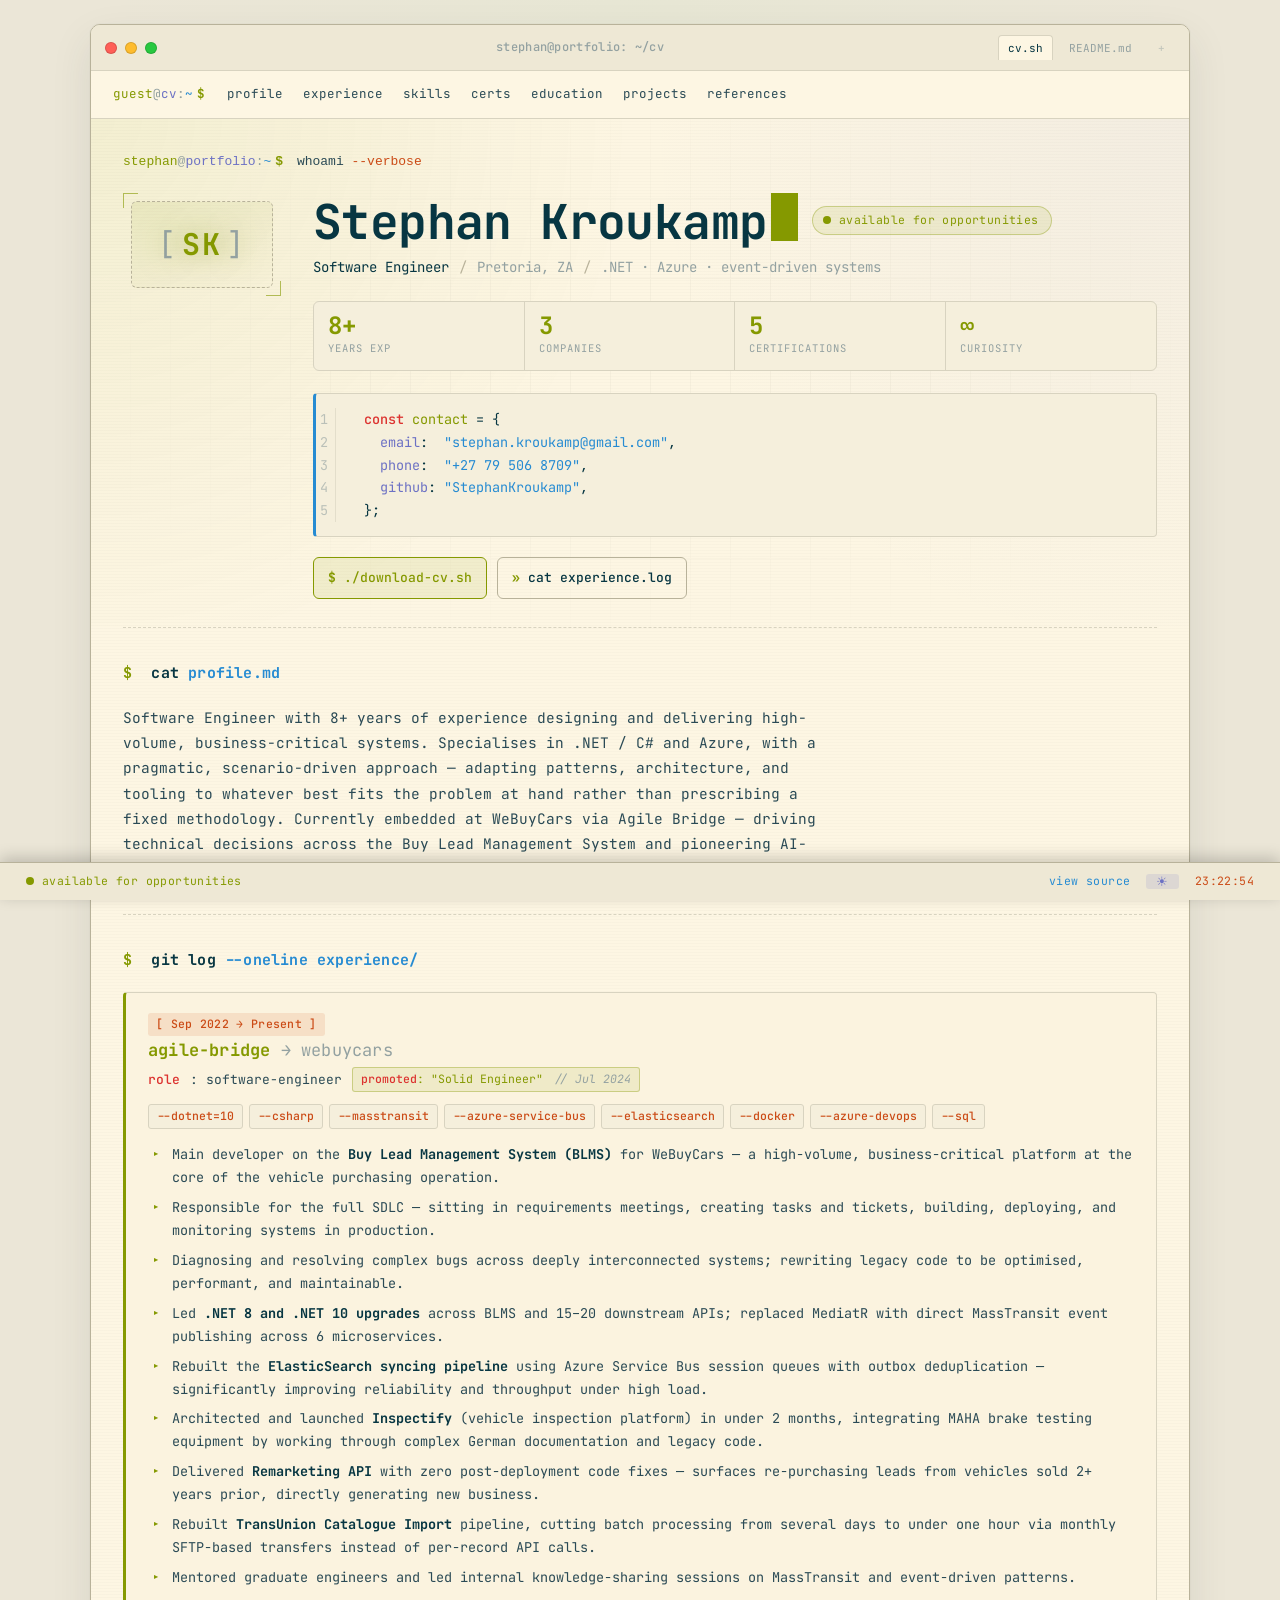
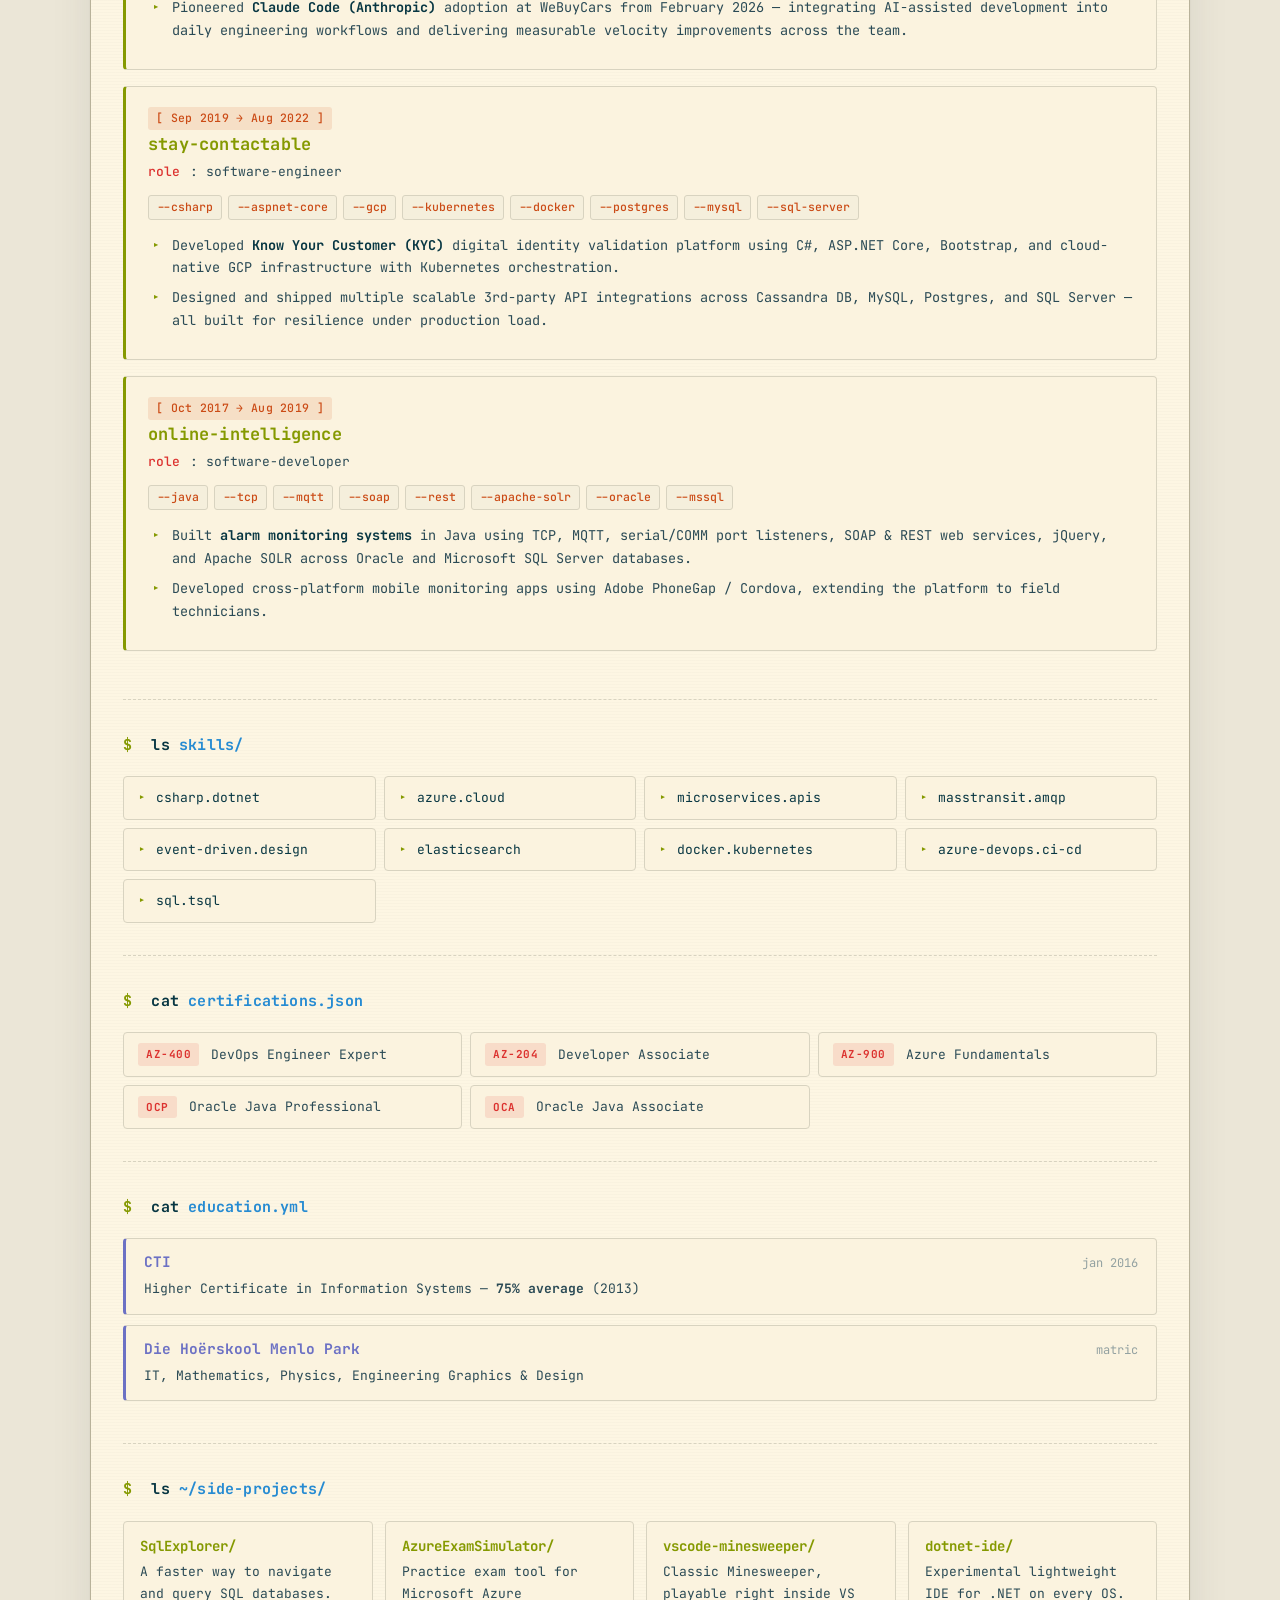
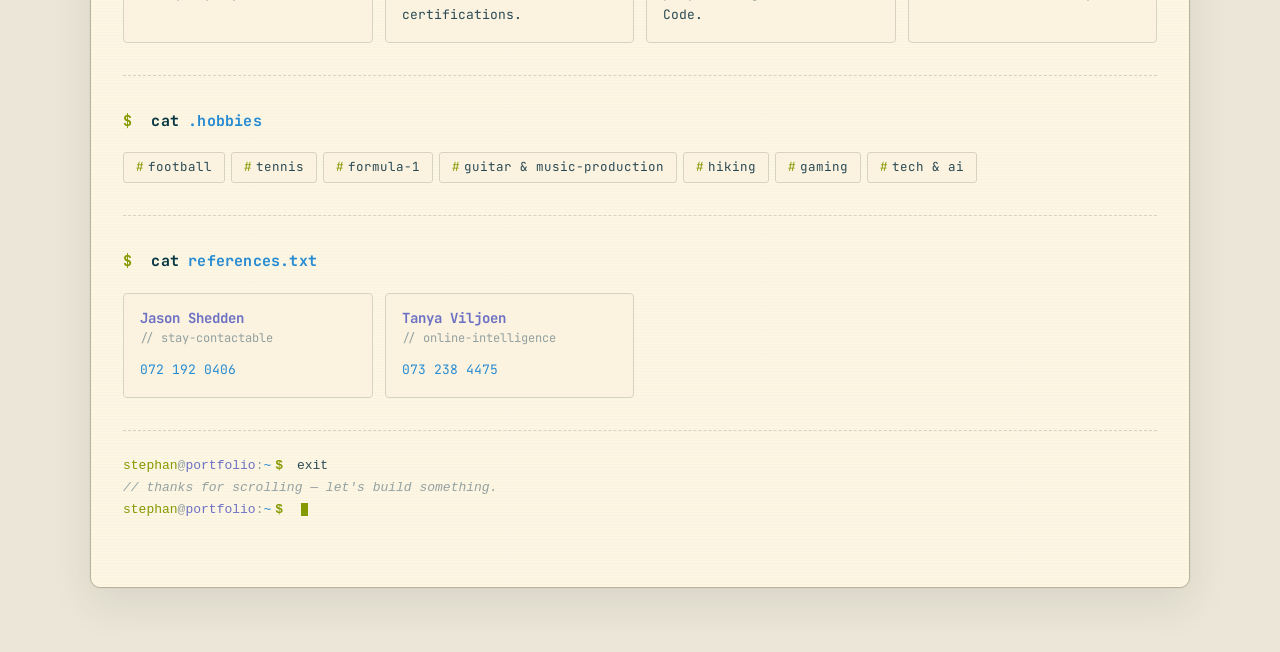
==== index.html @ 1bbcb6fc "Polish hero (status pill, stats strip, contact code block) and drop vim chrome from status bar" ====
<!doctype html>
<html lang="en" data-theme="dark">
<head>
  <meta charset="utf-8" />
  <meta name="viewport" content="width=device-width, initial-scale=1" />
  <title>~/stephan-kroukamp.cv — Software Engineer</title>
  <meta name="description" content="Stephan Kroukamp — Software Engineer with 8+ years building high-volume, business-critical .NET / C# / Azure systems. Currently at WeBuyCars via Agile Bridge." />
  <meta name="author" content="Stephan Kroukamp" />
  <meta property="og:title" content="Stephan Kroukamp — Software Engineer" />
  <meta property="og:description" content="8+ years of .NET / C# / Azure. Embedded at WeBuyCars via Agile Bridge." />
  <meta property="og:type" content="website" />
  <link rel="icon" type="image/svg+xml" href="assets/favicon.svg" />
  <link rel="preconnect" href="https://fonts.googleapis.com" />
  <link rel="preconnect" href="https://fonts.gstatic.com" crossorigin />
  <link rel="stylesheet" href="https://fonts.googleapis.com/css2?family=JetBrains+Mono:ital,wght@0,400;0,500;0,700;1,400&display=swap" />
  <link rel="stylesheet" href="assets/styles.css" />
</head>
<body>
  <a class="skip-link" href="#profile">Skip to content</a>

  <div class="terminal">

    <div class="titlebar">
      <div class="traffic">
        <span class="dot red" aria-hidden="true"></span>
        <span class="dot amber" aria-hidden="true"></span>
        <span class="dot green" aria-hidden="true"></span>
      </div>
      <div class="title">stephan@portfolio: ~/cv</div>
      <div class="tabs" aria-hidden="true">
        <span class="tab active">cv.sh</span>
        <span class="tab">README.md</span>
        <span class="tab muted">+</span>
      </div>
    </div>

    <nav class="topnav" aria-label="Section navigation">
      <div class="nav-inner">
        <span class="prompt-mini"><span class="user">guest</span><span class="at">@</span><span class="host">cv</span><span class="colon">:</span><span class="path">~</span><span class="sigil">$</span></span>
        <ul class="nav-links">
          <li><a href="#profile">profile</a></li>
          <li><a href="#experience">experience</a></li>
          <li><a href="#skills">skills</a></li>
          <li><a href="#certifications">certs</a></li>
          <li><a href="#education">education</a></li>
          <li><a href="#projects">projects</a></li>
          <li><a href="#references">references</a></li>
        </ul>
      </div>
    </nav>

    <header class="hero">
      <pre class="cmdline" aria-hidden="true"><span class="cmd-prompt"><span class="user">stephan</span><span class="at">@</span><span class="host">portfolio</span><span class="colon">:</span><span class="path">~</span><span class="sigil">$</span></span> whoami <span class="flag">--verbose</span></pre>

      <div class="hero-grid">
        <div class="avatar-wrap">
          <div class="avatar" aria-label="Stephan Kroukamp"><span class="brackets">[</span>SK<span class="brackets">]</span></div>
        </div>

        <div class="hero-text">
          <div class="hero-name-row">
            <h1>Stephan Kroukamp<span class="cursor" aria-hidden="true"></span></h1>
            <span class="status-pill">
              <span class="status-dot" aria-hidden="true"></span>
              available for opportunities
            </span>
          </div>

          <p class="hero-title">
            Software Engineer
            <span class="hero-sep" aria-hidden="true">/</span>
            <span class="muted">Pretoria, ZA</span>
            <span class="hero-sep" aria-hidden="true">/</span>
            <span class="muted">.NET · Azure · event-driven systems</span>
          </p>

          <ul class="stats" aria-label="Quick stats">
            <li><span class="stat-num">8+</span><span class="stat-label">years exp</span></li>
            <li><span class="stat-num">3</span><span class="stat-label">companies</span></li>
            <li><span class="stat-num">5</span><span class="stat-label">certifications</span></li>
            <li><span class="stat-num">∞</span><span class="stat-label">curiosity</span></li>
          </ul>

          <pre class="code-block contact-block" aria-label="Contact"><span class="ln">1</span>  <span class="kw">const</span> <span class="fn">contact</span> = {
<span class="ln">2</span>    <span class="prop">email</span>:  <a class="str-link" href="mailto:stephan.kroukamp@gmail.com">"stephan.kroukamp@gmail.com"</a>,
<span class="ln">3</span>    <span class="prop">phone</span>:  <a class="str-link" href="tel:+27795068709">"+27 79 506 8709"</a>,
<span class="ln">4</span>    <span class="prop">github</span>: <a class="str-link" href="https://github.com/StephanKroukamp" target="_blank" rel="noopener">"StephanKroukamp"</a>,
<span class="ln">5</span>  };</pre>

          <div class="hero-actions">
            <a class="btn btn-primary" href="Stephan_Kroukamp_CV.pdf" download>
              <span class="sigil">$</span> ./download-cv.sh
            </a>
            <a class="btn btn-ghost" href="#experience">
              <span class="sigil">»</span> cat experience.log
            </a>
          </div>
        </div>
      </div>
    </header>

    <main>

      <section id="profile" class="section">
        <h2><span class="sigil">$</span> cat <span class="filename">profile.md</span></h2>
        <p class="lead">
          Software Engineer with 8+ years of experience designing and delivering high-volume, business-critical
          systems. Specialises in .NET / C# and Azure, with a pragmatic, scenario-driven approach — adapting
          patterns, architecture, and tooling to whatever best fits the problem at hand rather than prescribing a
          fixed methodology. Currently embedded at WeBuyCars via Agile Bridge — driving technical decisions
          across the Buy Lead Management System and pioneering AI-assisted development workflows using
          Claude Code since February 2026.
        </p>
      </section>

      <section id="experience" class="section">
        <h2><span class="sigil">$</span> git log <span class="filename">--oneline experience/</span></h2>

        <article class="role">
          <header class="role-head">
            <div class="role-meta">
              <span class="commit">[ Sep 2022 → Present ]</span>
              <h3>agile-bridge <span class="muted">→ webuycars</span></h3>
              <p class="role-title">
                <span class="kw">role</span>: software-engineer
                <span class="badge"><span class="kw">promoted</span>: "Solid Engineer" <span class="comment">// Jul 2024</span></span>
              </p>
            </div>
          </header>
          <ul class="tag-row" aria-label="Tech stack">
            <li>--dotnet=10</li><li>--csharp</li><li>--masstransit</li>
            <li>--azure-service-bus</li><li>--elasticsearch</li><li>--docker</li><li>--azure-devops</li><li>--sql</li>
          </ul>
          <ul class="bullets">
            <li>Main developer on the <strong>Buy Lead Management System (BLMS)</strong> for WeBuyCars — a high-volume, business-critical platform at the core of the vehicle purchasing operation.</li>
            <li>Responsible for the full SDLC — sitting in requirements meetings, creating tasks and tickets, building, deploying, and monitoring systems in production.</li>
            <li>Diagnosing and resolving complex bugs across deeply interconnected systems; rewriting legacy code to be optimised, performant, and maintainable.</li>
            <li>Led <strong>.NET 8 and .NET 10 upgrades</strong> across BLMS and 15–20 downstream APIs; replaced MediatR with direct MassTransit event publishing across 6 microservices.</li>
            <li>Rebuilt the <strong>ElasticSearch syncing pipeline</strong> using Azure Service Bus session queues with outbox deduplication — significantly improving reliability and throughput under high load.</li>
            <li>Architected and launched <strong>Inspectify</strong> (vehicle inspection platform) in under 2 months, integrating MAHA brake testing equipment by working through complex German documentation and legacy code.</li>
            <li>Delivered <strong>Remarketing API</strong> with zero post-deployment code fixes — surfaces re-purchasing leads from vehicles sold 2+ years prior, directly generating new business.</li>
            <li>Rebuilt <strong>TransUnion Catalogue Import</strong> pipeline, cutting batch processing from several days to under one hour via monthly SFTP-based transfers instead of per-record API calls.</li>
            <li>Mentored graduate engineers and led internal knowledge-sharing sessions on MassTransit and event-driven patterns.</li>
            <li>Pioneered <strong>Claude Code (Anthropic)</strong> adoption at WeBuyCars from February 2026 — integrating AI-assisted development into daily engineering workflows and delivering measurable velocity improvements across the team.</li>
          </ul>
        </article>

        <article class="role">
          <header class="role-head">
            <div class="role-meta">
              <span class="commit">[ Sep 2019 → Aug 2022 ]</span>
              <h3>stay-contactable</h3>
              <p class="role-title"><span class="kw">role</span>: software-engineer</p>
            </div>
          </header>
          <ul class="tag-row" aria-label="Tech stack">
            <li>--csharp</li><li>--aspnet-core</li><li>--gcp</li><li>--kubernetes</li><li>--docker</li>
            <li>--postgres</li><li>--mysql</li><li>--sql-server</li>
          </ul>
          <ul class="bullets">
            <li>Developed <strong>Know Your Customer (KYC)</strong> digital identity validation platform using C#, ASP.NET Core, Bootstrap, and cloud-native GCP infrastructure with Kubernetes orchestration.</li>
            <li>Designed and shipped multiple scalable 3rd-party API integrations across Cassandra DB, MySQL, Postgres, and SQL Server — all built for resilience under production load.</li>
          </ul>
        </article>

        <article class="role">
          <header class="role-head">
            <div class="role-meta">
              <span class="commit">[ Oct 2017 → Aug 2019 ]</span>
              <h3>online-intelligence</h3>
              <p class="role-title"><span class="kw">role</span>: software-developer</p>
            </div>
          </header>
          <ul class="tag-row" aria-label="Tech stack">
            <li>--java</li><li>--tcp</li><li>--mqtt</li><li>--soap</li><li>--rest</li><li>--apache-solr</li>
            <li>--oracle</li><li>--mssql</li>
          </ul>
          <ul class="bullets">
            <li>Built <strong>alarm monitoring systems</strong> in Java using TCP, MQTT, serial/COMM port listeners, SOAP &amp; REST web services, jQuery, and Apache SOLR across Oracle and Microsoft SQL Server databases.</li>
            <li>Developed cross-platform mobile monitoring apps using Adobe PhoneGap / Cordova, extending the platform to field technicians.</li>
          </ul>
        </article>
      </section>

      <section id="skills" class="section">
        <h2><span class="sigil">$</span> ls <span class="filename">skills/</span></h2>
        <ul class="skills-grid">
          <li><span class="bullet">▸</span> csharp.dotnet</li>
          <li><span class="bullet">▸</span> azure.cloud</li>
          <li><span class="bullet">▸</span> microservices.apis</li>
          <li><span class="bullet">▸</span> masstransit.amqp</li>
          <li><span class="bullet">▸</span> event-driven.design</li>
          <li><span class="bullet">▸</span> elasticsearch</li>
          <li><span class="bullet">▸</span> docker.kubernetes</li>
          <li><span class="bullet">▸</span> azure-devops.ci-cd</li>
          <li><span class="bullet">▸</span> sql.tsql</li>
        </ul>
      </section>

      <section id="certifications" class="section">
        <h2><span class="sigil">$</span> cat <span class="filename">certifications.json</span></h2>
        <ul class="cert-list">
          <li><span class="cert-code">AZ-400</span> DevOps Engineer Expert</li>
          <li><span class="cert-code">AZ-204</span> Developer Associate</li>
          <li><span class="cert-code">AZ-900</span> Azure Fundamentals</li>
          <li><span class="cert-code">OCP</span> Oracle Java Professional</li>
          <li><span class="cert-code">OCA</span> Oracle Java Associate</li>
        </ul>
      </section>

      <section id="education" class="section">
        <h2><span class="sigil">$</span> cat <span class="filename">education.yml</span></h2>
        <article class="edu">
          <header>
            <h3>CTI</h3>
            <span class="role-when">jan 2016</span>
          </header>
          <p>Higher Certificate in Information Systems — <strong>75% average</strong> (2013)</p>
        </article>
        <article class="edu">
          <header>
            <h3>Die Hoërskool Menlo Park</h3>
            <span class="role-when">matric</span>
          </header>
          <p>IT, Mathematics, Physics, Engineering Graphics &amp; Design</p>
        </article>
      </section>

      <section id="projects" class="section">
        <h2><span class="sigil">$</span> ls <span class="filename">~/side-projects/</span></h2>
        <ul class="projects-grid">
          <li>
            <h3>SqlExplorer/</h3>
            <p>A faster way to navigate and query SQL databases.</p>
          </li>
          <li>
            <h3>AzureExamSimulator/</h3>
            <p>Practice exam tool for Microsoft Azure certifications.</p>
          </li>
          <li>
            <h3>vscode-minesweeper/</h3>
            <p>Classic Minesweeper, playable right inside VS Code.</p>
          </li>
          <li>
            <h3>dotnet-ide/</h3>
            <p>Experimental lightweight IDE for .NET on every OS.</p>
          </li>
        </ul>
      </section>

      <section id="interests" class="section">
        <h2><span class="sigil">$</span> cat <span class="filename">.hobbies</span></h2>
        <ul class="interests">
          <li>football</li>
          <li>tennis</li>
          <li>formula-1</li>
          <li>guitar &amp; music-production</li>
          <li>hiking</li>
          <li>gaming</li>
          <li>tech &amp; ai</li>
        </ul>
      </section>

      <section id="references" class="section">
        <h2><span class="sigil">$</span> cat <span class="filename">references.txt</span></h2>
        <ul class="ref-list">
          <li>
            <h3>Jason Shedden</h3>
            <p class="muted">// stay-contactable</p>
            <a href="tel:+27721920406">072 192 0406</a>
          </li>
          <li>
            <h3>Tanya Viljoen</h3>
            <p class="muted">// online-intelligence</p>
            <a href="tel:+27732384475">073 238 4475</a>
          </li>
        </ul>
      </section>

      <section class="section eof" aria-hidden="true">
        <pre class="cmdline">
<span class="cmd-prompt"><span class="user">stephan</span><span class="at">@</span><span class="host">portfolio</span><span class="colon">:</span><span class="path">~</span><span class="sigil">$</span></span> exit
<span class="comment">// thanks for scrolling — let's build something.</span>
<span class="cmd-prompt"><span class="user">stephan</span><span class="at">@</span><span class="host">portfolio</span><span class="colon">:</span><span class="path">~</span><span class="sigil">$</span></span> <span class="cursor inline" aria-hidden="true"></span>
</pre>
      </section>

    </main>

  </div>

  <footer class="statusbar" aria-label="Status bar">
    <div class="sb-left">
      <span class="sb-chip availability">
        <span class="status-dot" aria-hidden="true"></span>
        available for opportunities
      </span>
    </div>
    <div class="sb-right">
      <a class="sb-chip sb-link" href="https://github.com/StephanKroukamp/portfolio" target="_blank" rel="noopener">view source</a>
      <button
        id="theme-toggle"
        class="sb-chip theme-toggle"
        type="button"
        aria-label="Toggle dark / light theme"
        title="Toggle theme"
      ><span id="theme-icon">☾</span></button>
      <span class="sb-chip sb-clock" id="sb-clock">--:--</span>
    </div>
  </footer>

  <div id="toast" class="toast" role="status" aria-live="polite"></div>

  <script src="assets/script.js" defer></script>
</body>
</html>
---- assets/styles.css ----
/* =========================================================
   ~/cv.sh — terminal portfolio theme
   ========================================================= */

/* === Theme tokens === */
:root,
[data-theme="dark"] {
  /* base */
  --bg-page:   #060810;            /* page outside the terminal */
  --bg:        #0d1117;            /* terminal "screen" */
  --bg-chrome: #161b22;            /* titlebar / statusbar */
  --bg-elev:   #11161f;
  --card:      #0f141d;
  --border:    #21262d;
  --border-strong: #30363d;

  /* foreground */
  --fg:        #e6edf3;
  --fg-soft:   #b1bac4;
  --muted:     #7d8590;

  /* "syntax" palette — used as semantic accents */
  --accent:    #7ee787;            /* green — prompts, primary */
  --kw:        #ff7b72;            /* red/coral — keywords */
  --fn:        #d2a8ff;            /* purple — functions */
  --str:       #a5d6ff;            /* blue — strings */
  --num:       #f0883e;            /* orange — numbers */
  --com:       #8b949e;            /* grey — comments */

  --accent-soft: rgba(126, 231, 135, 0.10);
  --selection: rgba(126, 231, 135, 0.28);

  --shadow: 0 0 0 1px rgba(255,255,255,0.02), 0 20px 60px rgba(0,0,0,0.55);
  --scanline: rgba(255,255,255,0.02);
}

[data-theme="light"] {
  /* solarized-ish paper terminal */
  --bg-page:   #ebe6d7;
  --bg:        #fdf6e3;
  --bg-chrome: #eee8d5;
  --bg-elev:   #f5efdc;
  --card:      #fbf3df;
  --border:    #d8d3c0;
  --border-strong: #b8b29a;

  --fg:        #073642;
  --fg-soft:   #2a4a55;
  --muted:     #93a1a1;

  --accent:    #859900;            /* green */
  --kw:        #dc322f;            /* red */
  --fn:        #6c71c4;            /* violet */
  --str:       #268bd2;            /* blue */
  --num:       #cb4b16;            /* orange */
  --com:       #93a1a1;

  --accent-soft: rgba(133, 153, 0, 0.10);
  --selection: rgba(38, 139, 210, 0.22);

  --shadow: 0 0 0 1px rgba(0,0,0,0.02), 0 16px 40px rgba(50, 60, 70, 0.10);
  --scanline: rgba(0,0,0,0.015);
}

/* === Reset & base === */
* { box-sizing: border-box; }
html { scroll-behavior: smooth; }
html, body { margin: 0; padding: 0; }
::selection { background: var(--selection); }

body {
  background:
    radial-gradient(ellipse at top, rgba(126, 231, 135, 0.04), transparent 60%),
    var(--bg-page);
  color: var(--fg);
  font-family: "JetBrains Mono", ui-monospace, SFMono-Regular, Menlo, Consolas, monospace;
  font-size: 14.5px;
  line-height: 1.65;
  font-feature-settings: "calt", "liga", "ss01";
  -webkit-font-smoothing: antialiased;
  transition: background-color .3s ease, color .3s ease;
  min-height: 100vh;
  padding: 24px 24px 64px;   /* extra bottom space for fixed status bar */
}

a {
  color: var(--str);
  text-decoration: none;
  border-bottom: 1px dashed transparent;
  transition: border-color .15s ease, color .15s ease;
}
a:hover { border-bottom-color: currentColor; }

h1, h2, h3 { line-height: 1.25; margin: 0; font-weight: 700; }

.skip-link {
  position: absolute; left: -9999px; top: 0;
  background: var(--accent); color: var(--bg); padding: 8px 12px; border-radius: 4px;
}
.skip-link:focus { left: 16px; top: 16px; z-index: 1000; }

/* === Terminal window chrome === */
.terminal {
  max-width: 1100px;
  margin: 0 auto;
  background: var(--bg);
  border: 1px solid var(--border-strong);
  border-radius: 10px;
  box-shadow: var(--shadow);
  overflow: hidden;
  position: relative;
}
.terminal::before {
  /* very faint scanlines for nerdy CRT vibe */
  content: "";
  position: absolute; inset: 0;
  pointer-events: none;
  background: repeating-linear-gradient(
    to bottom,
    var(--scanline) 0,
    var(--scanline) 1px,
    transparent 1px,
    transparent 3px
  );
  z-index: 1;
}
.terminal > * { position: relative; z-index: 2; }

/* Titlebar */
.titlebar {
  display: grid;
  grid-template-columns: 80px 1fr 200px;
  align-items: center;
  background: var(--bg-chrome);
  border-bottom: 1px solid var(--border);
  padding: 10px 14px;
  user-select: none;
}
.traffic { display: flex; gap: 8px; }
.traffic .dot {
  width: 12px; height: 12px; border-radius: 50%;
  display: inline-block;
  box-shadow: inset 0 0 0 1px rgba(0,0,0,0.15);
}
.traffic .red    { background: #ff5f57; }
.traffic .amber  { background: #febc2e; }
.traffic .green  { background: #28c840; }
.title {
  text-align: center;
  font-size: 12px;
  color: var(--muted);
  letter-spacing: 0.3px;
  font-weight: 500;
}
.tabs {
  display: flex; gap: 6px; justify-content: flex-end;
  font-size: 11px;
}
.tab {
  padding: 3px 9px;
  border-radius: 4px 4px 0 0;
  color: var(--muted);
  background: transparent;
  border: 1px solid transparent;
  border-bottom: none;
}
.tab.active {
  color: var(--fg);
  background: var(--bg);
  border-color: var(--border);
}
.tab.muted { opacity: 0.5; }

/* === Sticky nav === */
.topnav {
  position: sticky; top: 0; z-index: 30;
  background: color-mix(in srgb, var(--bg) 92%, transparent);
  backdrop-filter: blur(8px);
  -webkit-backdrop-filter: blur(8px);
  border-bottom: 1px solid var(--border);
}
.nav-inner {
  display: flex; align-items: center; gap: 14px;
  padding: 10px 22px;
  flex-wrap: wrap;
}
.prompt-mini {
  font-size: 12.5px;
  color: var(--fg-soft);
  white-space: nowrap;
}
.prompt-mini .user  { color: var(--accent); }
.prompt-mini .at,
.prompt-mini .colon { color: var(--muted); }
.prompt-mini .host  { color: var(--fn); }
.prompt-mini .path  { color: var(--str); }
.prompt-mini .sigil { color: var(--accent); margin-left: 4px; font-weight: 700; }

.nav-links {
  list-style: none; margin: 0; padding: 0;
  display: flex; gap: 4px; flex-wrap: wrap;
}
.nav-links a {
  display: inline-block;
  color: var(--fg-soft);
  font-size: 12.5px;
  padding: 3px 8px;
  border-radius: 4px;
  border-bottom: none;
}
.nav-links a:hover {
  background: var(--accent-soft);
  color: var(--accent);
}

/* === Hero === */
.hero {
  padding: 32px 32px 28px;
  position: relative;
  background:
    radial-gradient(circle at 0% 0%, color-mix(in srgb, var(--accent) 8%, transparent), transparent 45%),
    radial-gradient(circle at 100% 0%, color-mix(in srgb, var(--fn) 7%, transparent), transparent 45%);
}
.hero::after {
  /* subtle grid backdrop */
  content: "";
  position: absolute; inset: 0;
  background-image:
    linear-gradient(to right, var(--border) 1px, transparent 1px),
    linear-gradient(to bottom, var(--border) 1px, transparent 1px);
  background-size: 40px 40px;
  background-position: -1px -1px;
  opacity: 0.18;
  mask-image: radial-gradient(ellipse at center, black 35%, transparent 78%);
  -webkit-mask-image: radial-gradient(ellipse at center, black 35%, transparent 78%);
  pointer-events: none;
}
.hero > * { position: relative; z-index: 1; }

.cmdline {
  margin: 0 0 20px;
  font-size: 13px;
  color: var(--fg-soft);
  white-space: pre-wrap;
  word-break: break-word;
  line-height: 1.7;
}
.cmd-prompt { margin-right: 6px; }
.cmd-prompt .user  { color: var(--accent); }
.cmd-prompt .at,
.cmd-prompt .colon { color: var(--muted); }
.cmd-prompt .host  { color: var(--fn); }
.cmd-prompt .path  { color: var(--str); }
.cmd-prompt .sigil { color: var(--accent); margin-left: 4px; font-weight: 700; }
.flag { color: var(--num); }

.hero-grid {
  display: grid;
  grid-template-columns: auto 1fr;
  gap: 32px;
  align-items: start;
}

/* The [SK] block — pure visual identity */
.avatar-wrap {
  position: relative;
  display: inline-block;
  padding: 8px;
}
.avatar-wrap::before,
.avatar-wrap::after {
  content: "";
  position: absolute;
  width: 14px; height: 14px;
  border: 1px solid var(--accent);
  opacity: 0.6;
}
.avatar-wrap::before { top: 0; left: 0; border-right: 0; border-bottom: 0; }
.avatar-wrap::after  { bottom: 0; right: 0; border-left: 0; border-top: 0; }

.avatar {
  display: inline-flex; align-items: center;
  background: linear-gradient(160deg, color-mix(in srgb, var(--accent) 10%, transparent), transparent);
  border: 1px dashed var(--border-strong);
  color: var(--accent);
  font-family: inherit;
  font-size: 30px;
  font-weight: 700;
  padding: 18px 22px;
  border-radius: 6px;
  user-select: none;
  letter-spacing: 2px;
  text-shadow: 0 0 24px color-mix(in srgb, var(--accent) 50%, transparent);
}
.avatar .brackets { color: var(--muted); margin: 0 4px; font-weight: 400; }

.hero-text { min-width: 0; }

.hero-name-row {
  display: flex;
  align-items: center;
  gap: 14px;
  flex-wrap: wrap;
  margin-bottom: 8px;
}
.hero-text h1 {
  font-size: clamp(30px, 5vw, 48px);
  letter-spacing: -0.6px;
  color: var(--fg);
  font-weight: 700;
  margin: 0;
  line-height: 1.05;
}

/* Status pill with pulsing dot */
.status-pill {
  display: inline-flex; align-items: center; gap: 8px;
  padding: 4px 12px 4px 10px;
  font-size: 11.5px;
  color: var(--accent);
  background: color-mix(in srgb, var(--accent) 10%, transparent);
  border: 1px solid color-mix(in srgb, var(--accent) 35%, transparent);
  border-radius: 999px;
  letter-spacing: 0.4px;
  white-space: nowrap;
}
.status-dot {
  width: 8px; height: 8px;
  border-radius: 50%;
  background: var(--accent);
  box-shadow: 0 0 0 0 color-mix(in srgb, var(--accent) 70%, transparent);
  animation: pulse 1.8s ease-out infinite;
}
@keyframes pulse {
  0%   { box-shadow: 0 0 0 0 color-mix(in srgb, var(--accent) 65%, transparent); }
  70%  { box-shadow: 0 0 0 8px color-mix(in srgb, var(--accent) 0%, transparent); }
  100% { box-shadow: 0 0 0 0 color-mix(in srgb, var(--accent) 0%, transparent); }
}

.hero-title {
  margin: 0 0 22px;
  font-size: 14px;
  color: var(--fg);
  display: inline-flex;
  align-items: center;
  gap: 10px;
  flex-wrap: wrap;
}
.hero-sep { color: var(--border-strong); }

/* Stats strip */
.stats {
  list-style: none; padding: 0; margin: 0 0 22px;
  display: grid;
  grid-template-columns: repeat(4, minmax(0, 1fr));
  gap: 0;
  background: var(--bg-elev);
  border: 1px solid var(--border);
  border-radius: 6px;
  overflow: hidden;
}
.stats li {
  padding: 12px 14px;
  display: flex;
  flex-direction: column;
  gap: 2px;
  border-right: 1px solid var(--border);
}
.stats li:last-child { border-right: 0; }
.stat-num {
  font-size: 24px;
  font-weight: 700;
  color: var(--accent);
  line-height: 1;
  letter-spacing: -0.5px;
}
.stat-label {
  font-size: 10.5px;
  color: var(--muted);
  text-transform: uppercase;
  letter-spacing: 1px;
}

/* Contact code block */
.code-block {
  margin: 0 0 20px;
  padding: 14px 18px 14px 4px;
  background: var(--bg-elev);
  border: 1px solid var(--border);
  border-left: 3px solid var(--str);
  border-radius: 4px;
  font-size: 13.5px;
  line-height: 1.7;
  color: var(--fg);
  overflow-x: auto;
  white-space: pre;
  font-family: inherit;
}
.code-block .ln {
  display: inline-block;
  width: 2ch;
  margin-right: 12px;
  text-align: right;
  color: var(--muted);
  opacity: 0.6;
  user-select: none;
  border-right: 1px solid var(--border);
  padding-right: 8px;
}
.code-block .prop { color: var(--fn); }
.code-block .kw   { color: var(--kw); }
.code-block .fn   { color: var(--accent); }
.str-link {
  color: var(--str);
  border-bottom: 1px dashed transparent;
}
.str-link:hover { border-bottom-color: var(--str); color: var(--str); }

/* Syntax-coloured spans */
.kw  { color: var(--kw); font-weight: 500; }
.fn  { color: var(--fn); }
.str { color: var(--str); }
.num { color: var(--num); }
.comment, .com { color: var(--com); font-style: italic; }
.sigil { color: var(--accent); font-weight: 700; }
.filename { color: var(--str); }

/* Blinking cursor */
.cursor {
  display: inline-block;
  width: 0.55em;
  height: 1em;
  margin-left: 4px;
  background: var(--accent);
  vertical-align: -2px;
  animation: blink 1.05s steps(2, start) infinite;
}
.cursor.inline { vertical-align: -3px; }
@keyframes blink {
  to { background: transparent; }
}

.hero-actions {
  display: flex; gap: 10px; flex-wrap: wrap; margin-top: 4px;
}
.btn {
  display: inline-flex; align-items: center; gap: 8px;
  padding: 9px 14px;
  border-radius: 6px;
  font-family: inherit;
  font-size: 13px;
  font-weight: 500;
  border: 1px solid var(--border-strong);
  background: transparent;
  color: var(--fg);
  border-bottom: 1px solid var(--border-strong);
  transition: background-color .15s ease, border-color .15s ease, transform .1s ease;
}
.btn:hover { transform: translateY(-1px); }
.btn .sigil { color: var(--accent); }
.btn-primary {
  background: var(--accent-soft);
  border-color: var(--accent);
  color: var(--accent);
}
.btn-primary:hover { background: color-mix(in srgb, var(--accent) 18%, transparent); }
.btn-ghost:hover { border-color: var(--accent); color: var(--accent); }

/* === Sections === */
main { padding: 0 32px 60px; }

.section {
  padding: 36px 0 32px;
  border-top: 1px dashed var(--border);
}
.section h2 {
  font-size: 15px;
  font-weight: 700;
  margin: 0 0 22px;
  color: var(--fg);
  letter-spacing: 0.2px;
}
.section h2 .sigil   { margin-right: 10px; color: var(--accent); }
.section h2 .filename { color: var(--str); }

.lead {
  font-size: 14.5px;
  color: var(--fg-soft);
  max-width: 78ch;
  margin: 0;
  line-height: 1.75;
}

.muted { color: var(--muted); font-weight: 400; }

/* === Experience === */
.role {
  background: var(--card);
  border: 1px solid var(--border);
  border-left: 3px solid var(--accent);
  border-radius: 4px;
  padding: 20px 22px;
  margin-bottom: 16px;
}
.role-head {
  margin-bottom: 12px;
}
.role-meta { display: flex; flex-direction: column; gap: 4px; }
.commit {
  display: inline-block;
  font-size: 11.5px;
  color: var(--num);
  background: color-mix(in srgb, var(--num) 12%, transparent);
  padding: 2px 8px;
  border-radius: 3px;
  width: max-content;
  font-weight: 500;
  letter-spacing: 0.3px;
}
.role h3 {
  font-size: 17px;
  margin: 0;
  color: var(--accent);
  font-weight: 700;
  letter-spacing: 0.2px;
}
.role h3 .muted { color: var(--muted); font-weight: 400; }
.role-title {
  margin: 2px 0 0;
  color: var(--fg-soft);
  font-size: 13px;
  display: flex; align-items: center; gap: 10px; flex-wrap: wrap;
}
.badge {
  display: inline-block;
  padding: 2px 8px;
  background: var(--accent-soft);
  color: var(--accent);
  border: 1px solid color-mix(in srgb, var(--accent) 35%, transparent);
  border-radius: 3px;
  font-size: 11.5px;
}
.badge .comment { color: var(--com); margin-left: 4px; }

.tag-row {
  list-style: none; padding: 0; margin: 0 0 14px;
  display: flex; flex-wrap: wrap; gap: 6px;
}
.tag-row li {
  font-size: 11.5px;
  padding: 2px 8px;
  background: var(--bg-elev);
  border: 1px solid var(--border);
  border-radius: 3px;
  color: var(--num);
  font-weight: 500;
}

.bullets {
  list-style: none; padding: 0; margin: 0;
}
.bullets li {
  position: relative;
  padding-left: 24px;
  margin: 7px 0;
  color: var(--fg-soft);
  font-size: 13.5px;
  line-height: 1.7;
}
.bullets li::before {
  content: "▸";
  position: absolute; left: 4px; top: 0;
  color: var(--accent);
}
.bullets strong { color: var(--fg); font-weight: 700; }

/* === Skills === */
.skills-grid {
  list-style: none; padding: 0; margin: 0;
  display: grid;
  grid-template-columns: repeat(auto-fill, minmax(220px, 1fr));
  gap: 8px;
}
.skills-grid li {
  padding: 10px 14px;
  background: var(--card);
  border: 1px solid var(--border);
  border-radius: 4px;
  font-size: 13px;
  color: var(--fg);
  display: flex; align-items: center; gap: 10px;
  transition: border-color .15s ease, background-color .15s ease;
}
.skills-grid li:hover {
  border-color: var(--accent);
  background: var(--accent-soft);
}
.skills-grid .bullet { color: var(--accent); }

/* === Certifications === */
.cert-list {
  list-style: none; padding: 0; margin: 0;
  display: grid;
  grid-template-columns: repeat(auto-fill, minmax(280px, 1fr));
  gap: 8px;
}
.cert-list li {
  padding: 10px 14px;
  background: var(--card);
  border: 1px solid var(--border);
  border-radius: 4px;
  color: var(--fg-soft);
  font-size: 13px;
  display: flex; align-items: center; gap: 12px;
}
.cert-code {
  display: inline-block;
  padding: 2px 8px;
  background: color-mix(in srgb, var(--kw) 12%, transparent);
  color: var(--kw);
  border-radius: 3px;
  font-size: 11px;
  font-weight: 700;
  letter-spacing: 0.5px;
}

/* === Education === */
.edu {
  background: var(--card);
  border: 1px solid var(--border);
  border-left: 3px solid var(--fn);
  border-radius: 4px;
  padding: 14px 18px;
  margin-bottom: 10px;
}
.edu header {
  display: flex; justify-content: space-between; align-items: baseline;
  gap: 12px; flex-wrap: wrap;
  margin-bottom: 4px;
}
.edu h3 {
  font-size: 14.5px;
  color: var(--fn);
  font-weight: 700;
}
.edu p {
  margin: 0;
  color: var(--fg-soft);
  font-size: 13px;
}
.role-when {
  font-size: 12px;
  color: var(--muted);
}

/* === Projects === */
.projects-grid {
  list-style: none; padding: 0; margin: 0;
  display: grid;
  grid-template-columns: repeat(auto-fill, minmax(240px, 1fr));
  gap: 12px;
}
.projects-grid li {
  background: var(--card);
  border: 1px solid var(--border);
  border-radius: 4px;
  padding: 16px;
  transition: border-color .15s ease, transform .15s ease;
}
.projects-grid li:hover {
  border-color: var(--accent);
  transform: translateY(-2px);
}
.projects-grid h3 {
  font-size: 14px;
  margin: 0 0 6px;
  color: var(--accent);
  font-weight: 700;
}
.projects-grid p {
  margin: 0;
  color: var(--fg-soft);
  font-size: 13px;
}

/* === Interests === */
.interests {
  list-style: none; padding: 0; margin: 0;
  display: flex; flex-wrap: wrap; gap: 6px;
}
.interests li {
  padding: 4px 12px;
  border: 1px solid var(--border);
  border-radius: 3px;
  background: var(--card);
  font-size: 12.5px;
  color: var(--fg-soft);
}
.interests li::before {
  content: "#";
  color: var(--accent);
  margin-right: 4px;
}

/* === References === */
.ref-list {
  list-style: none; padding: 0; margin: 0;
  display: grid;
  grid-template-columns: repeat(auto-fill, minmax(240px, 1fr));
  gap: 12px;
}
.ref-list li {
  background: var(--card);
  border: 1px solid var(--border);
  border-radius: 4px;
  padding: 16px;
}
.ref-list h3 {
  font-size: 14px;
  margin: 0 0 2px;
  color: var(--fn);
}
.ref-list .muted { font-size: 12px; margin: 0 0 8px; }
.ref-list a { font-size: 13px; }

/* === EOF section === */
.eof {
  padding: 24px 0 6px;
  border-top: 1px dashed var(--border);
}
.eof .cmdline {
  margin: 0;
  font-size: 13px;
  color: var(--fg-soft);
}

/* === Status bar (vim/tmux style, fixed to viewport bottom) === */
.statusbar {
  position: fixed;
  bottom: 0; left: 0; right: 0;
  z-index: 60;
  display: flex;
  justify-content: space-between;
  align-items: center;
  gap: 12px;
  background: var(--bg-chrome);
  border-top: 1px solid var(--border-strong);
  box-shadow: 0 -4px 16px rgba(0, 0, 0, 0.20);
  padding: 6px 16px;
  font-size: 11.5px;
  color: var(--muted);
  flex-wrap: wrap;
  font-family: "JetBrains Mono", ui-monospace, SFMono-Regular, Menlo, Consolas, monospace;
}
.sb-left, .sb-right {
  display: flex; gap: 6px; align-items: center; flex-wrap: wrap;
}
.sb-chip {
  padding: 3px 10px;
  border-radius: 3px;
  background: transparent;
  color: var(--fg-soft);
  letter-spacing: 0.4px;
  font-family: inherit;
  font-size: inherit;
  border: 0;
  line-height: 1.6;
  display: inline-flex;
  align-items: center;
  gap: 8px;
}

/* Availability indicator on the left */
.sb-chip.availability {
  color: var(--accent);
}

/* Source link */
.sb-chip.sb-link {
  color: var(--str);
  text-decoration: none;
  border-bottom: 1px dashed transparent;
}
.sb-chip.sb-link:hover {
  border-bottom-color: var(--str);
}

/* Clock */
.sb-chip.sb-clock {
  font-variant-numeric: tabular-nums;
  color: var(--num);
}

/* Theme toggle chip */
.theme-toggle {
  cursor: pointer;
  color: var(--fn);
  background: color-mix(in srgb, var(--fn) 14%, transparent);
  font-size: 13px;
  padding: 1px 10px;
  transition: background-color .15s ease, color .15s ease, transform .1s ease;
}
.theme-toggle:hover {
  background: color-mix(in srgb, var(--fn) 26%, transparent);
}
.theme-toggle:active { transform: scale(0.94); }
.theme-toggle:focus-visible {
  outline: 1px dashed var(--fn);
  outline-offset: 2px;
}
.theme-toggle #theme-icon {
  display: inline-block;
  line-height: 1;
}

/* === Toast (theme switch feedback) === */
.toast {
  position: fixed;
  bottom: 28px; left: 50%;
  transform: translateX(-50%) translateY(20px);
  background: var(--bg-chrome);
  color: var(--fg);
  border: 1px solid var(--accent);
  padding: 9px 18px;
  border-radius: 6px;
  font-size: 13px;
  font-family: inherit;
  box-shadow: var(--shadow);
  opacity: 0;
  pointer-events: none;
  transition: opacity .2s ease, transform .2s ease;
  z-index: 100;
  letter-spacing: 0.4px;
}
.toast.show {
  opacity: 1;
  transform: translateX(-50%) translateY(0);
}
.toast::before {
  content: "» ";
  color: var(--accent);
  font-weight: 700;
}

/* === Mobile === */
@media (max-width: 760px) {
  body { padding: 10px 10px 72px; font-size: 13.5px; }
  .titlebar { grid-template-columns: 70px 1fr 0; }
  .titlebar .tabs { display: none; }
  .title { font-size: 11px; text-align: right; }
  .hero { padding: 24px 18px 22px; }
  .hero-grid { grid-template-columns: 1fr; gap: 16px; }
  .hero-name-row { gap: 10px; }
  .avatar { font-size: 22px; padding: 12px 16px; width: max-content; }
  .stats { grid-template-columns: repeat(2, minmax(0, 1fr)); }
  .stats li:nth-child(2) { border-right: 0; }
  .stats li:nth-child(-n+2) { border-bottom: 1px solid var(--border); }
  .stat-num { font-size: 20px; }
  .code-block { font-size: 12px; padding: 12px 14px 12px 4px; }
  main { padding: 0 18px 40px; }
  .nav-inner { padding: 8px 16px; gap: 8px; }
  .nav-links { gap: 2px; }
  .nav-links a { font-size: 12px; padding: 2px 6px; }
  .section { padding: 28px 0; }
  .role { padding: 16px; }
  .statusbar { padding: 6px 10px; font-size: 10.5px; gap: 6px; }
  .sb-chip { padding: 2px 6px; gap: 6px; }
  .sb-chip.sb-link { display: none; }   /* save room on mobile */
}

@media (prefers-reduced-motion: reduce) {
  *, *::before, *::after {
    transition: none !important;
    animation: none !important;
  }
  .cursor { background: var(--accent); }
  html { scroll-behavior: auto; }
}
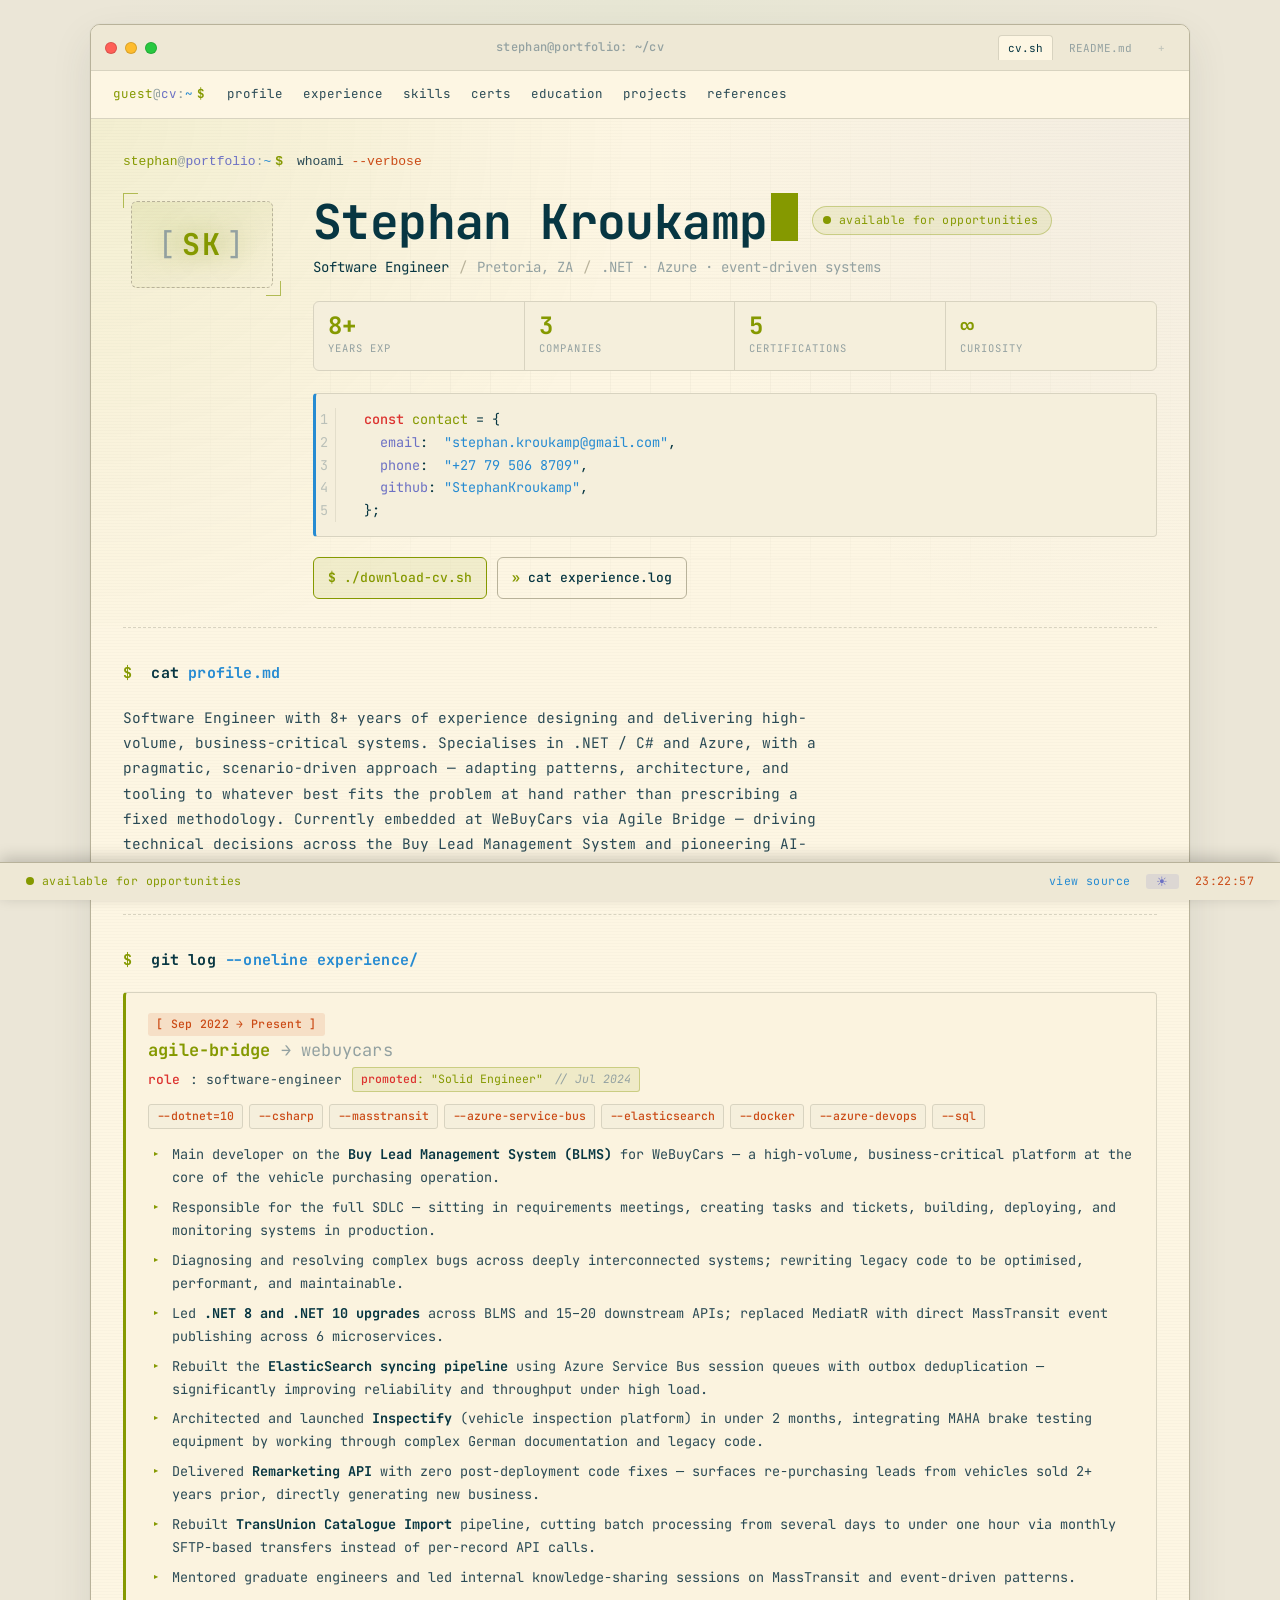
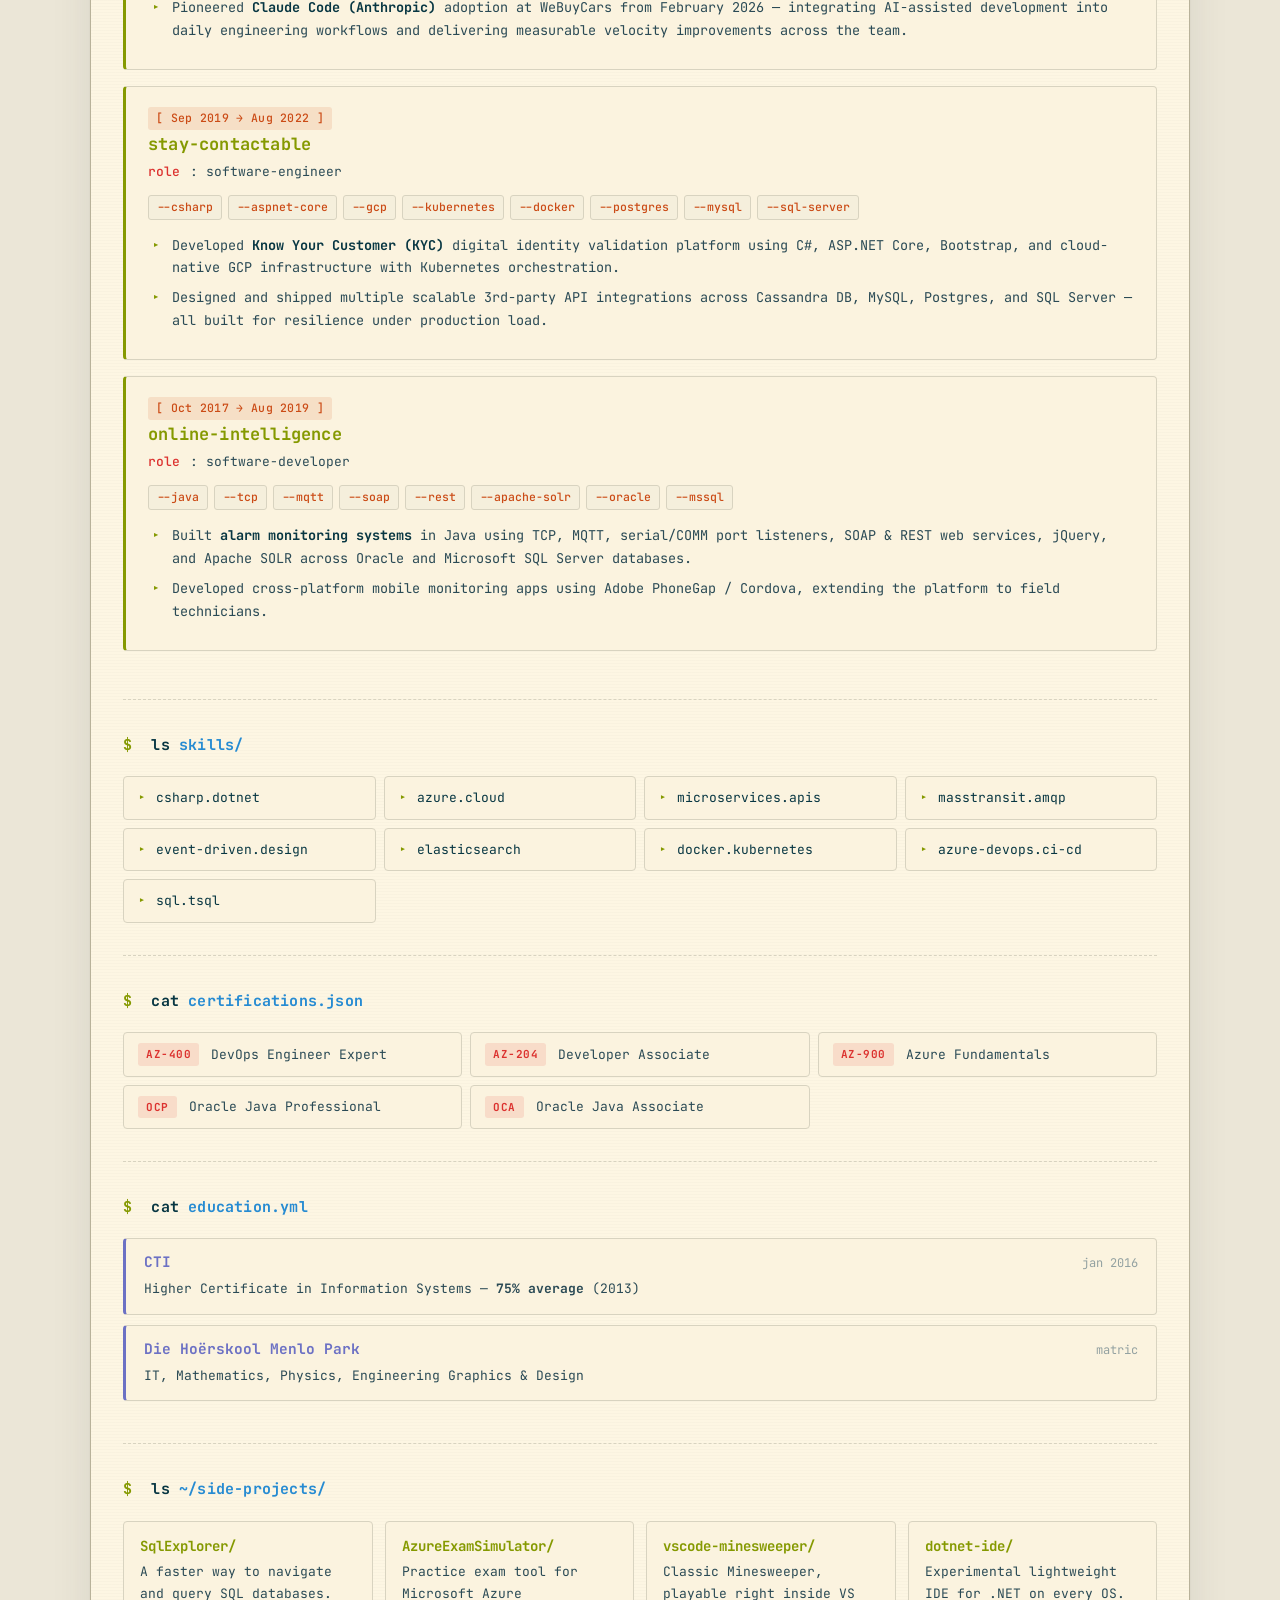
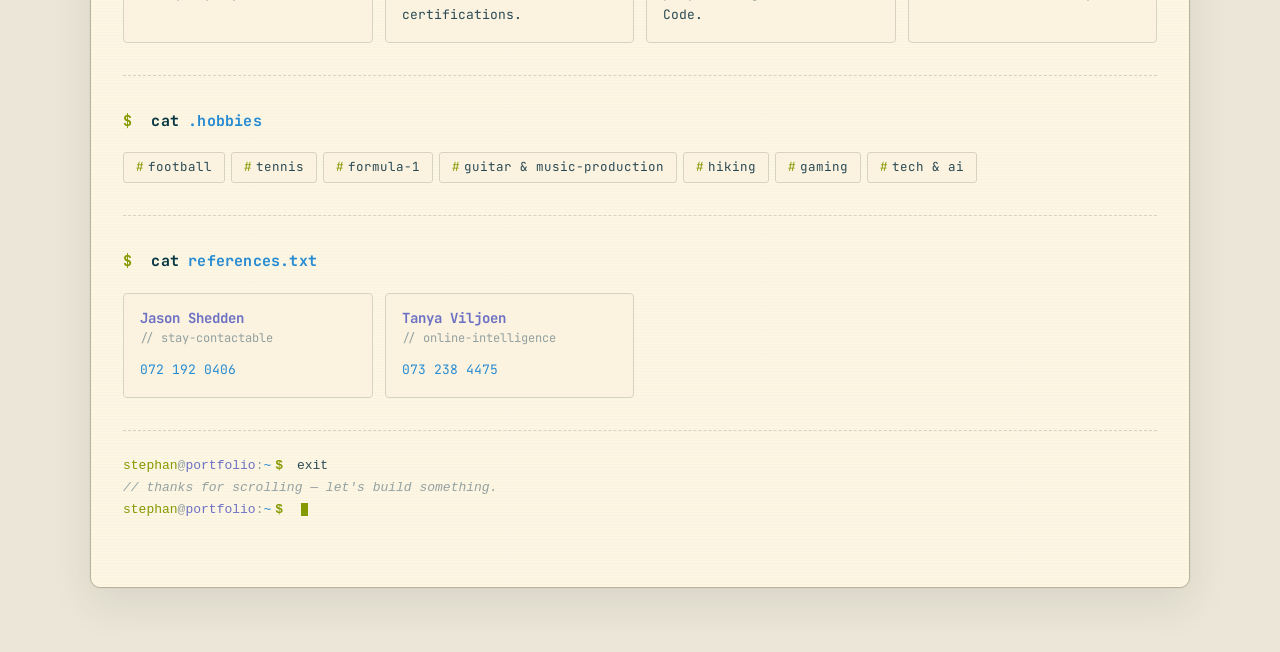
==== commit 7889b1fc: "Link certification badges to Microsoft Learn / Credly verification pages" ====
--- a/index.html
+++ b/index.html
@@ -200,11 +200,41 @@
       <section id="certifications" class="section">
         <h2><span class="sigil">$</span> cat <span class="filename">certifications.json</span></h2>
         <ul class="cert-list">
-          <li><span class="cert-code">AZ-400</span> DevOps Engineer Expert</li>
-          <li><span class="cert-code">AZ-204</span> Developer Associate</li>
-          <li><span class="cert-code">AZ-900</span> Azure Fundamentals</li>
-          <li><span class="cert-code">OCP</span> Oracle Java Professional</li>
-          <li><span class="cert-code">OCA</span> Oracle Java Associate</li>
+          <li>
+            <a class="cert-link" href="https://learn.microsoft.com/en-us/users/StephanKroukamp-9397/credentials/C8C8BB4518F7DECD?ref=https%3a%2f%2fwww.credly.com%2f" target="_blank" rel="noopener">
+              <span class="cert-code">AZ-400</span>
+              <span class="cert-name">DevOps Engineer Expert</span>
+              <span class="cert-ext" aria-hidden="true">↗</span>
+            </a>
+          </li>
+          <li>
+            <a class="cert-link" href="https://learn.microsoft.com/en-us/users/stephankroukamp-9397/credentials/4bd8d421b57ac3ff?ref=https%3A%2F%2Fwww.credly.com%2F" target="_blank" rel="noopener">
+              <span class="cert-code">AZ-204</span>
+              <span class="cert-name">Developer Associate</span>
+              <span class="cert-ext" aria-hidden="true">↗</span>
+            </a>
+          </li>
+          <li>
+            <a class="cert-link" href="https://www.credly.com/badges/8487f610-0285-4b86-8210-7f728818edf8" target="_blank" rel="noopener">
+              <span class="cert-code">AZ-900</span>
+              <span class="cert-name">Azure Fundamentals</span>
+              <span class="cert-ext" aria-hidden="true">↗</span>
+            </a>
+          </li>
+          <li>
+            <a class="cert-link" href="https://www.credly.com/badges/b1a80ace-7dd8-4055-9c03-543799fed108/public_url" target="_blank" rel="noopener">
+              <span class="cert-code">OCP</span>
+              <span class="cert-name">Oracle Java Professional</span>
+              <span class="cert-ext" aria-hidden="true">↗</span>
+            </a>
+          </li>
+          <li>
+            <a class="cert-link" href="https://www.credly.com/badges/2c44fe47-83ac-4e12-922b-7ab4002c9398/public_url" target="_blank" rel="noopener">
+              <span class="cert-code">OCA</span>
+              <span class="cert-name">Oracle Java Associate</span>
+              <span class="cert-ext" aria-hidden="true">↗</span>
+            </a>
+          </li>
         </ul>
       </section>
 
--- a/assets/styles.css
+++ b/assets/styles.css
@@ -605,13 +605,40 @@
   gap: 8px;
 }
 .cert-list li {
-  padding: 10px 14px;
   background: var(--card);
   border: 1px solid var(--border);
   border-radius: 4px;
-  color: var(--fg-soft);
-  font-size: 13px;
-  display: flex; align-items: center; gap: 12px;
+  font-size: 13px;
+  transition: border-color .15s ease, transform .15s ease;
+  overflow: hidden;
+}
+.cert-list li:hover {
+  border-color: var(--kw);
+  transform: translateY(-2px);
+}
+.cert-link {
+  display: flex;
+  align-items: center;
+  gap: 12px;
+  padding: 10px 14px;
+  color: var(--fg-soft);
+  text-decoration: none;
+  border-bottom: 0;
+}
+.cert-link:hover { color: var(--fg); }
+.cert-name { flex: 1; min-width: 0; }
+.cert-ext {
+  color: var(--muted);
+  font-size: 13px;
+  opacity: 0;
+  transform: translate(-3px, 3px);
+  transition: opacity .15s ease, transform .15s ease, color .15s ease;
+}
+.cert-link:hover .cert-ext,
+.cert-link:focus-visible .cert-ext {
+  opacity: 1;
+  transform: translate(0, 0);
+  color: var(--kw);
 }
 .cert-code {
   display: inline-block;
@@ -622,6 +649,7 @@
   font-size: 11px;
   font-weight: 700;
   letter-spacing: 0.5px;
+  white-space: nowrap;
 }
 
 /* === Education === */
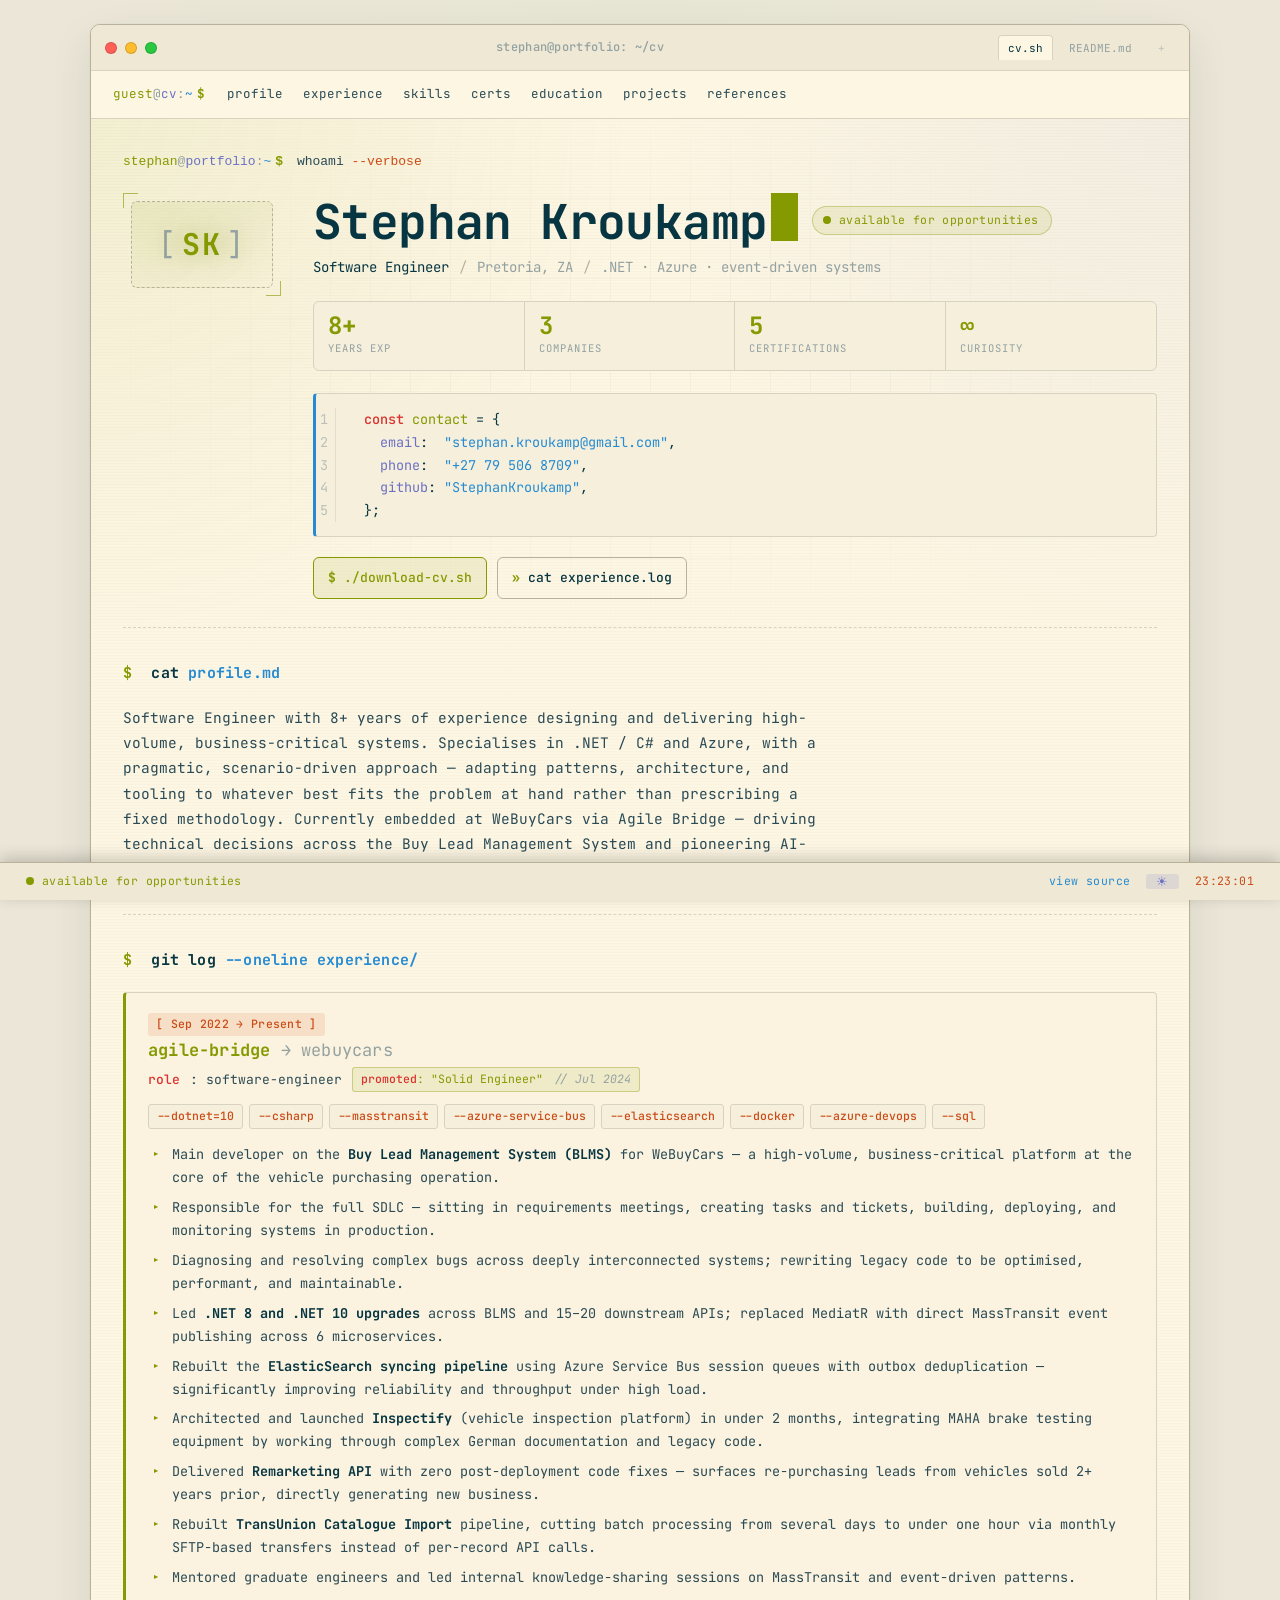
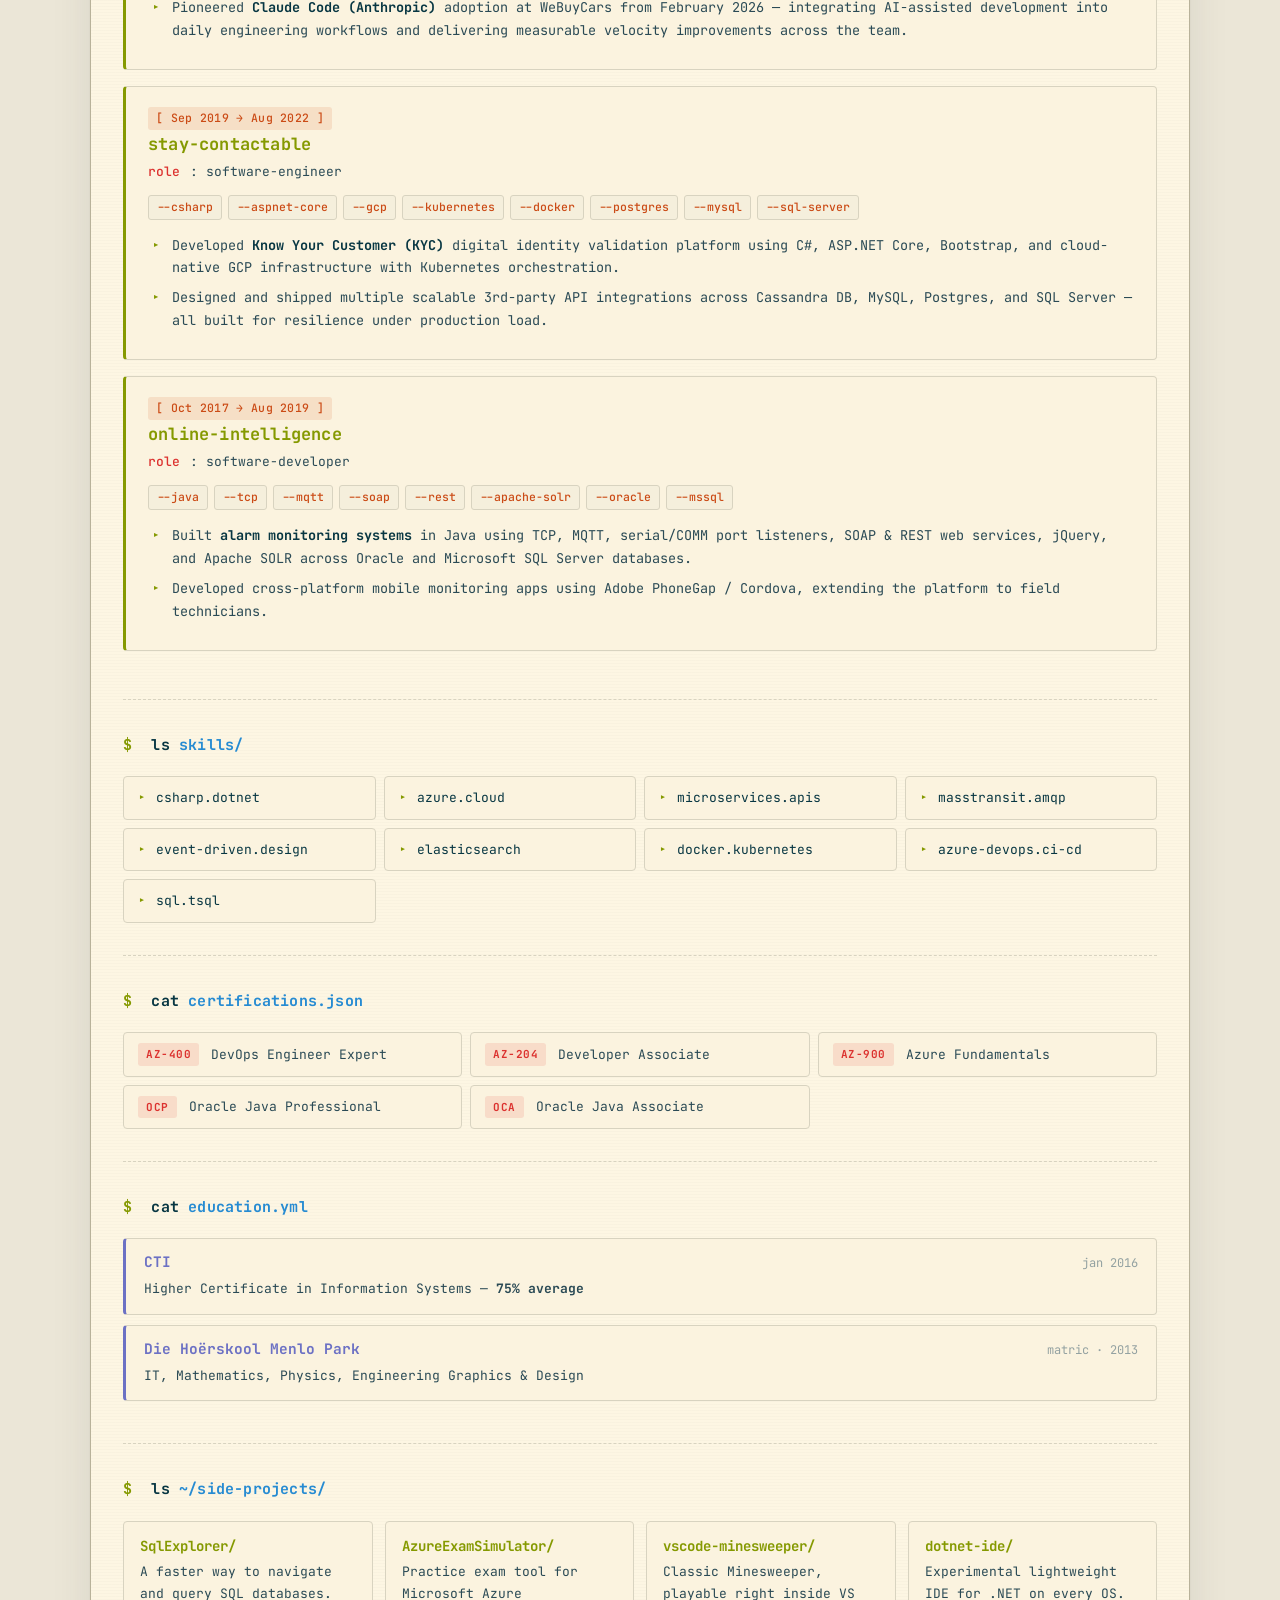
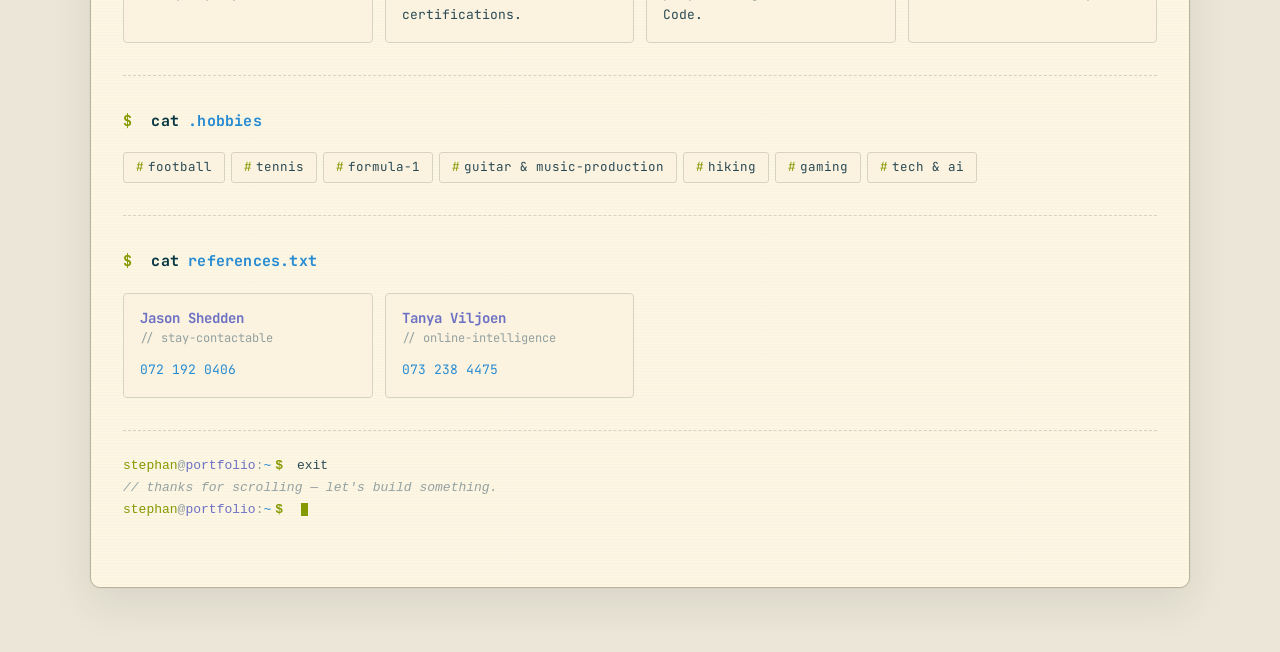
==== commit b5c170b4: "Fix education dates: 2013 belongs with matric, not CTI" ====
--- a/index.html
+++ b/index.html
@@ -245,12 +245,12 @@
             <h3>CTI</h3>
             <span class="role-when">jan 2016</span>
           </header>
-          <p>Higher Certificate in Information Systems — <strong>75% average</strong> (2013)</p>
+          <p>Higher Certificate in Information Systems — <strong>75% average</strong></p>
         </article>
         <article class="edu">
           <header>
             <h3>Die Hoërskool Menlo Park</h3>
-            <span class="role-when">matric</span>
+            <span class="role-when">matric · 2013</span>
           </header>
           <p>IT, Mathematics, Physics, Engineering Graphics &amp; Design</p>
         </article>
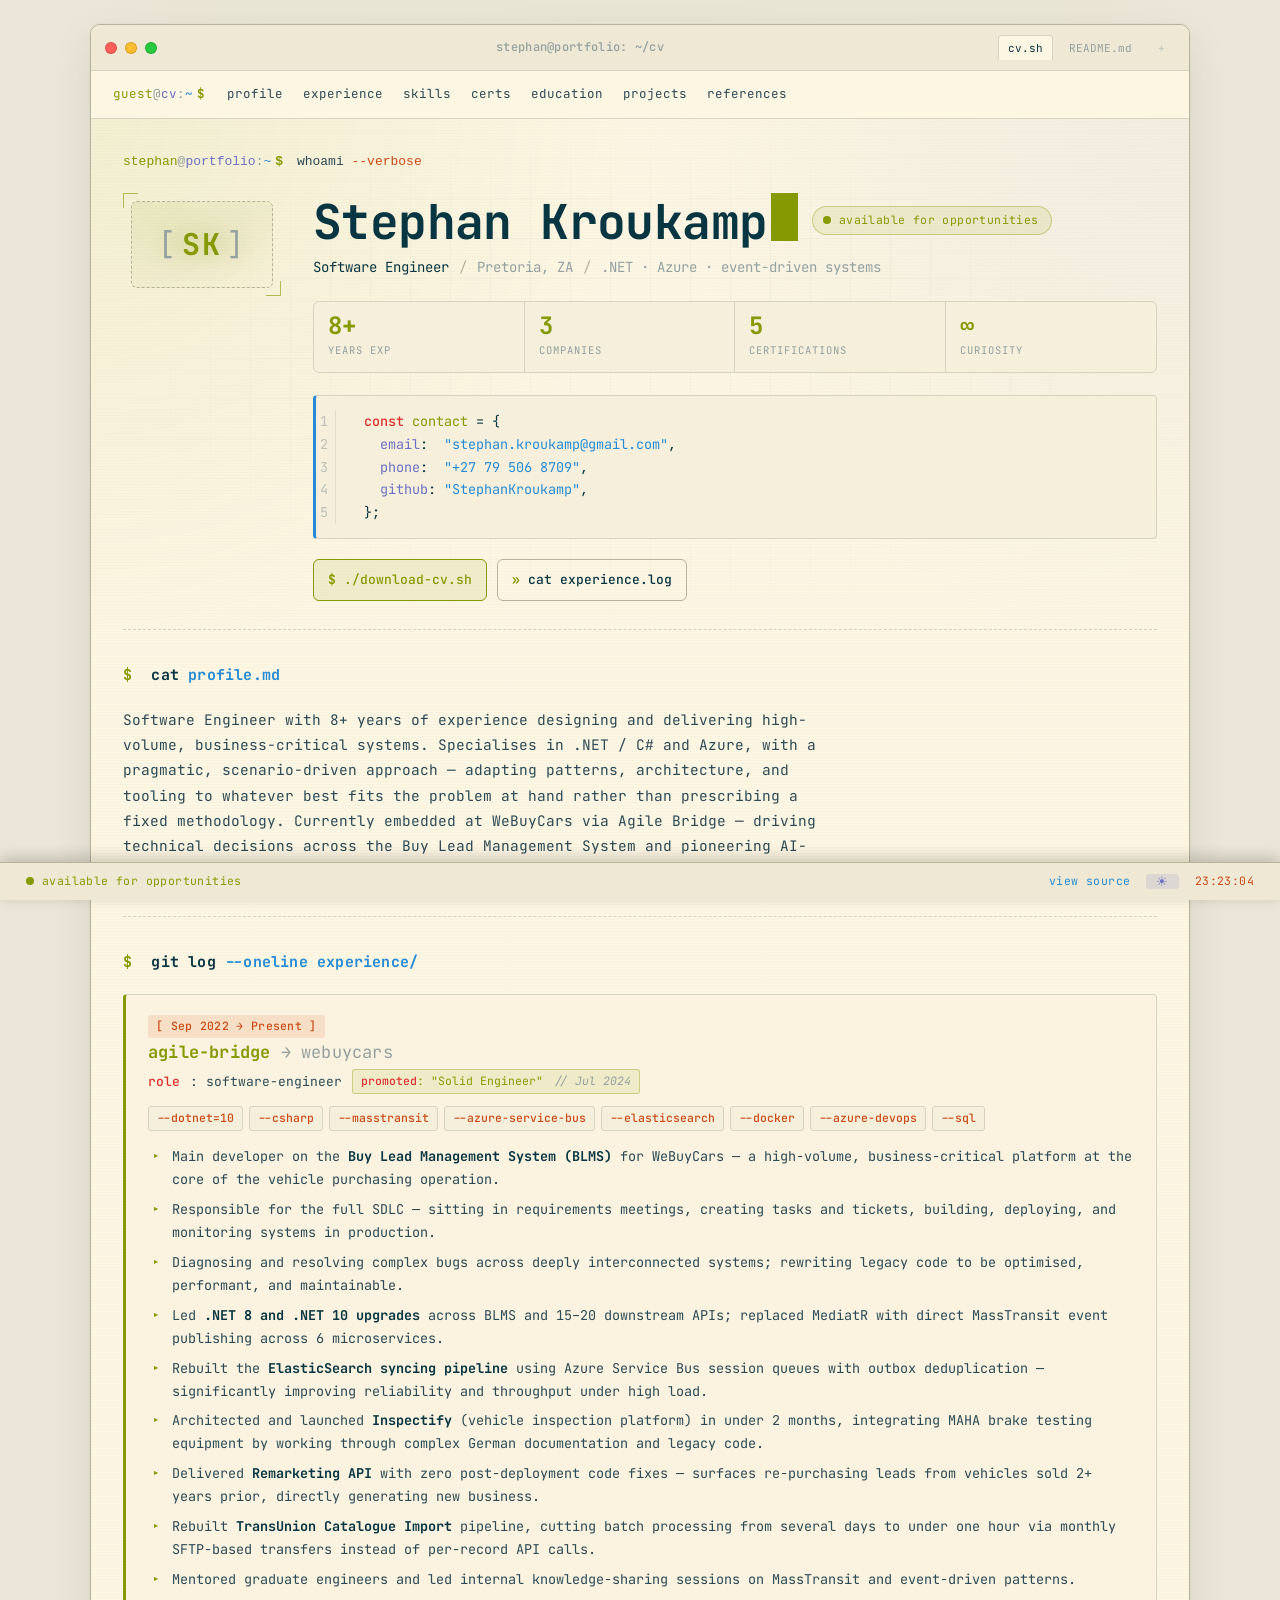
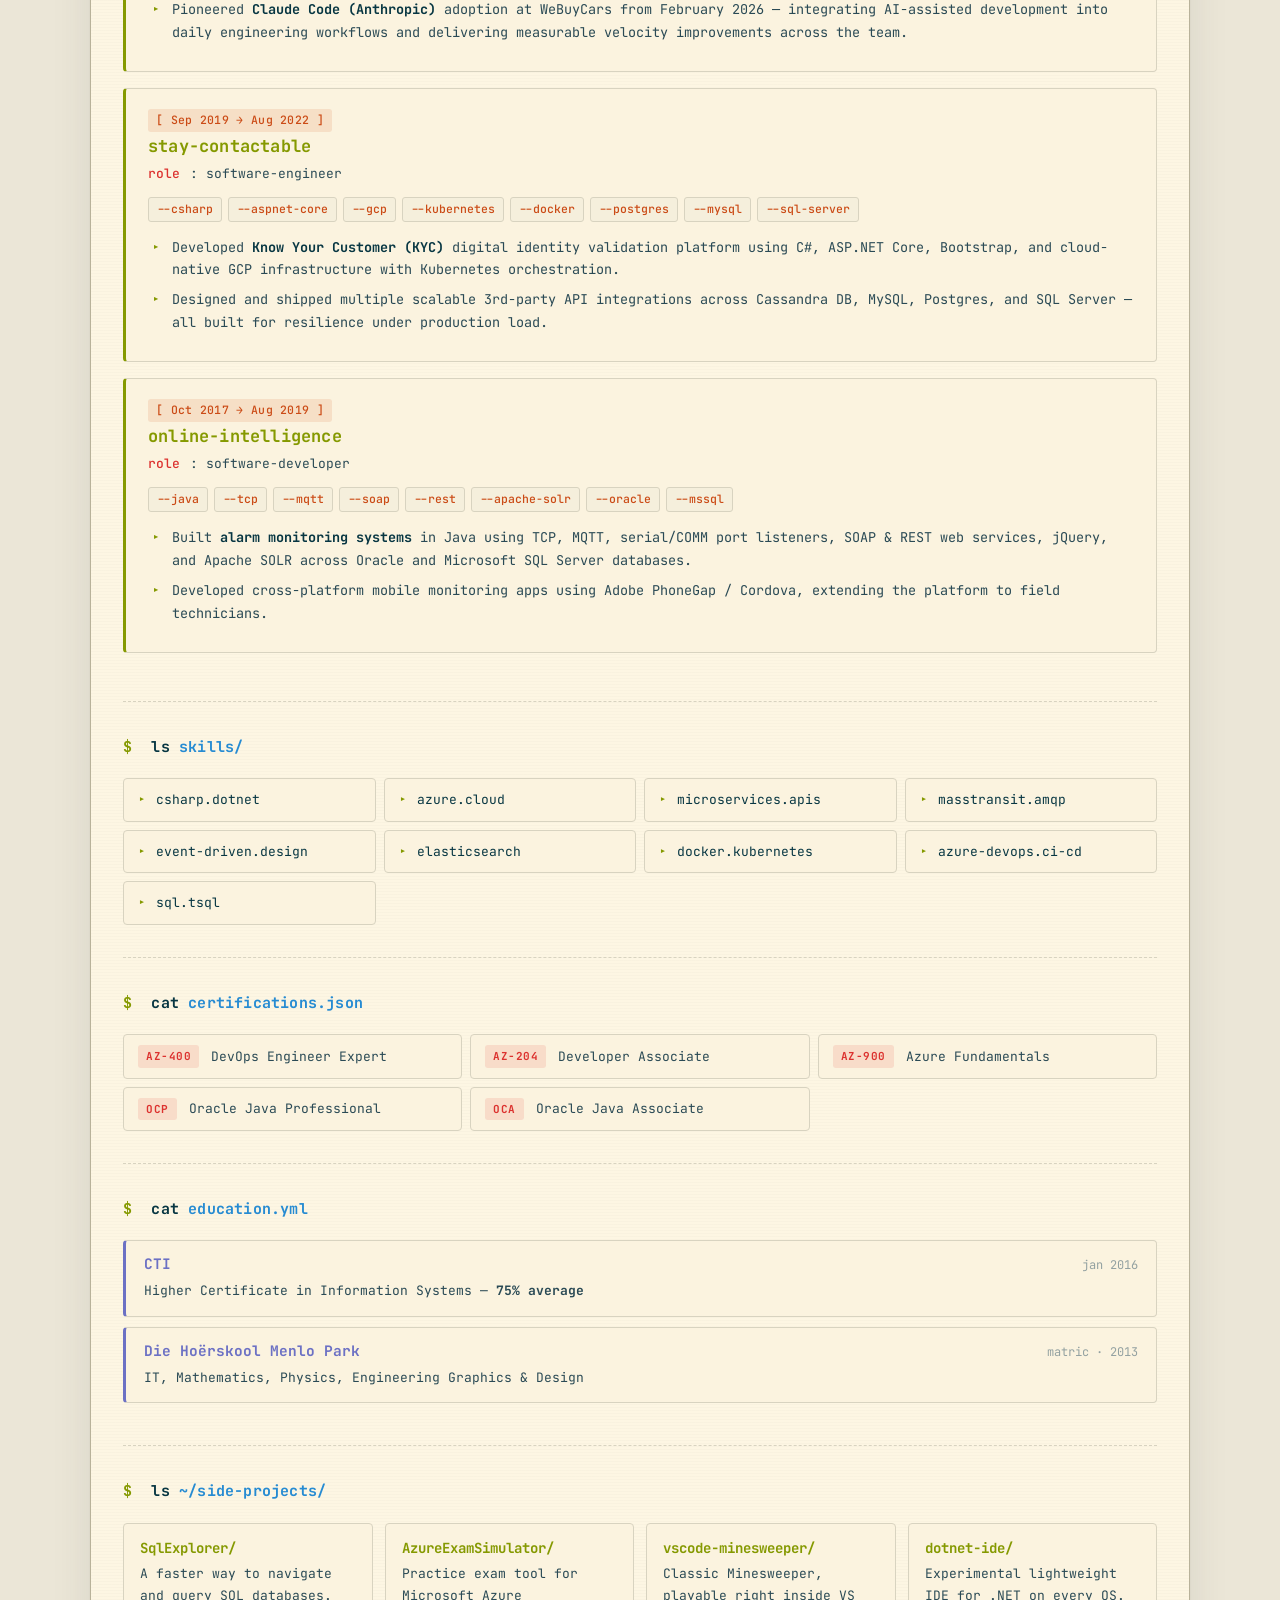
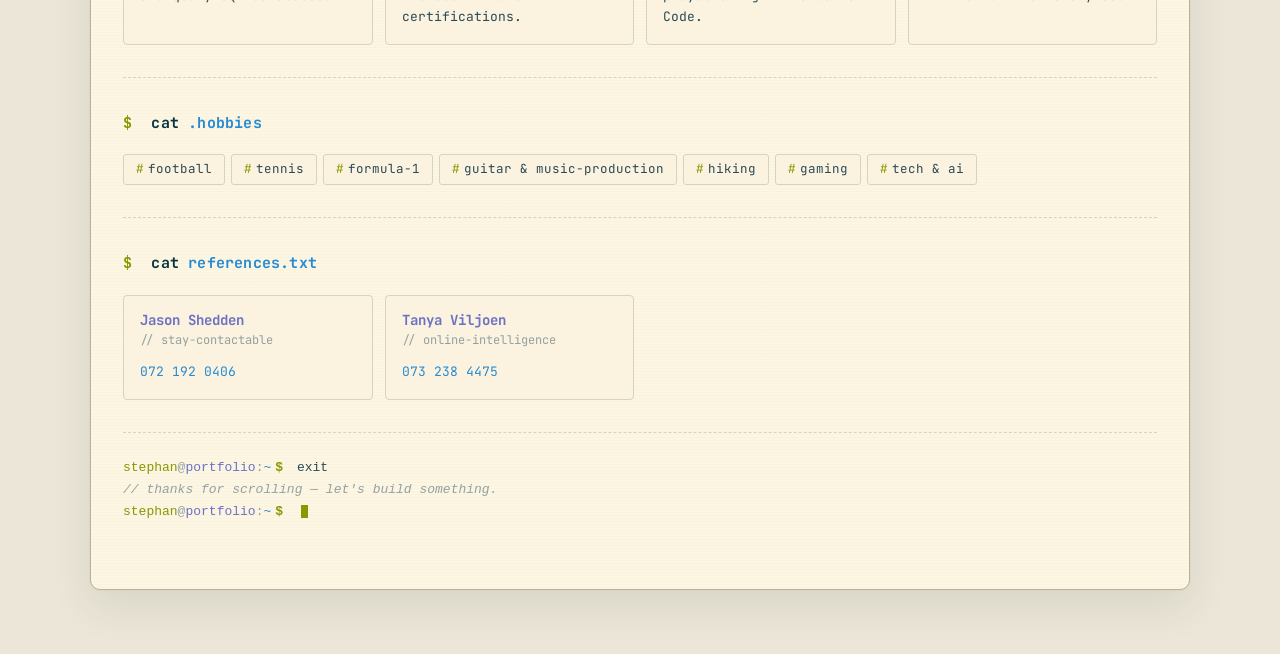
==== commit f6eb0398: "Ensure visible gap between stat number and label (CSS margin + literal whitespace)" ====
--- a/index.html
+++ b/index.html
@@ -75,10 +75,10 @@
           </p>
 
           <ul class="stats" aria-label="Quick stats">
-            <li><span class="stat-num">8+</span><span class="stat-label">years exp</span></li>
-            <li><span class="stat-num">3</span><span class="stat-label">companies</span></li>
-            <li><span class="stat-num">5</span><span class="stat-label">certifications</span></li>
-            <li><span class="stat-num">∞</span><span class="stat-label">curiosity</span></li>
+            <li><span class="stat-num">8+</span> <span class="stat-label">years exp</span></li>
+            <li><span class="stat-num">3</span> <span class="stat-label">companies</span></li>
+            <li><span class="stat-num">5</span> <span class="stat-label">certifications</span></li>
+            <li><span class="stat-num">∞</span> <span class="stat-label">curiosity</span></li>
           </ul>
 
           <pre class="code-block contact-block" aria-label="Contact"><span class="ln">1</span>  <span class="kw">const</span> <span class="fn">contact</span> = {
--- a/assets/styles.css
+++ b/assets/styles.css
@@ -363,7 +363,7 @@
   padding: 12px 14px;
   display: flex;
   flex-direction: column;
-  gap: 2px;
+  gap: 4px;
   border-right: 1px solid var(--border);
 }
 .stats li:last-child { border-right: 0; }
@@ -373,6 +373,7 @@
   color: var(--accent);
   line-height: 1;
   letter-spacing: -0.5px;
+  margin-right: 8px;        /* keeps a visible gap if it ever renders inline */
 }
 .stat-label {
   font-size: 10.5px;
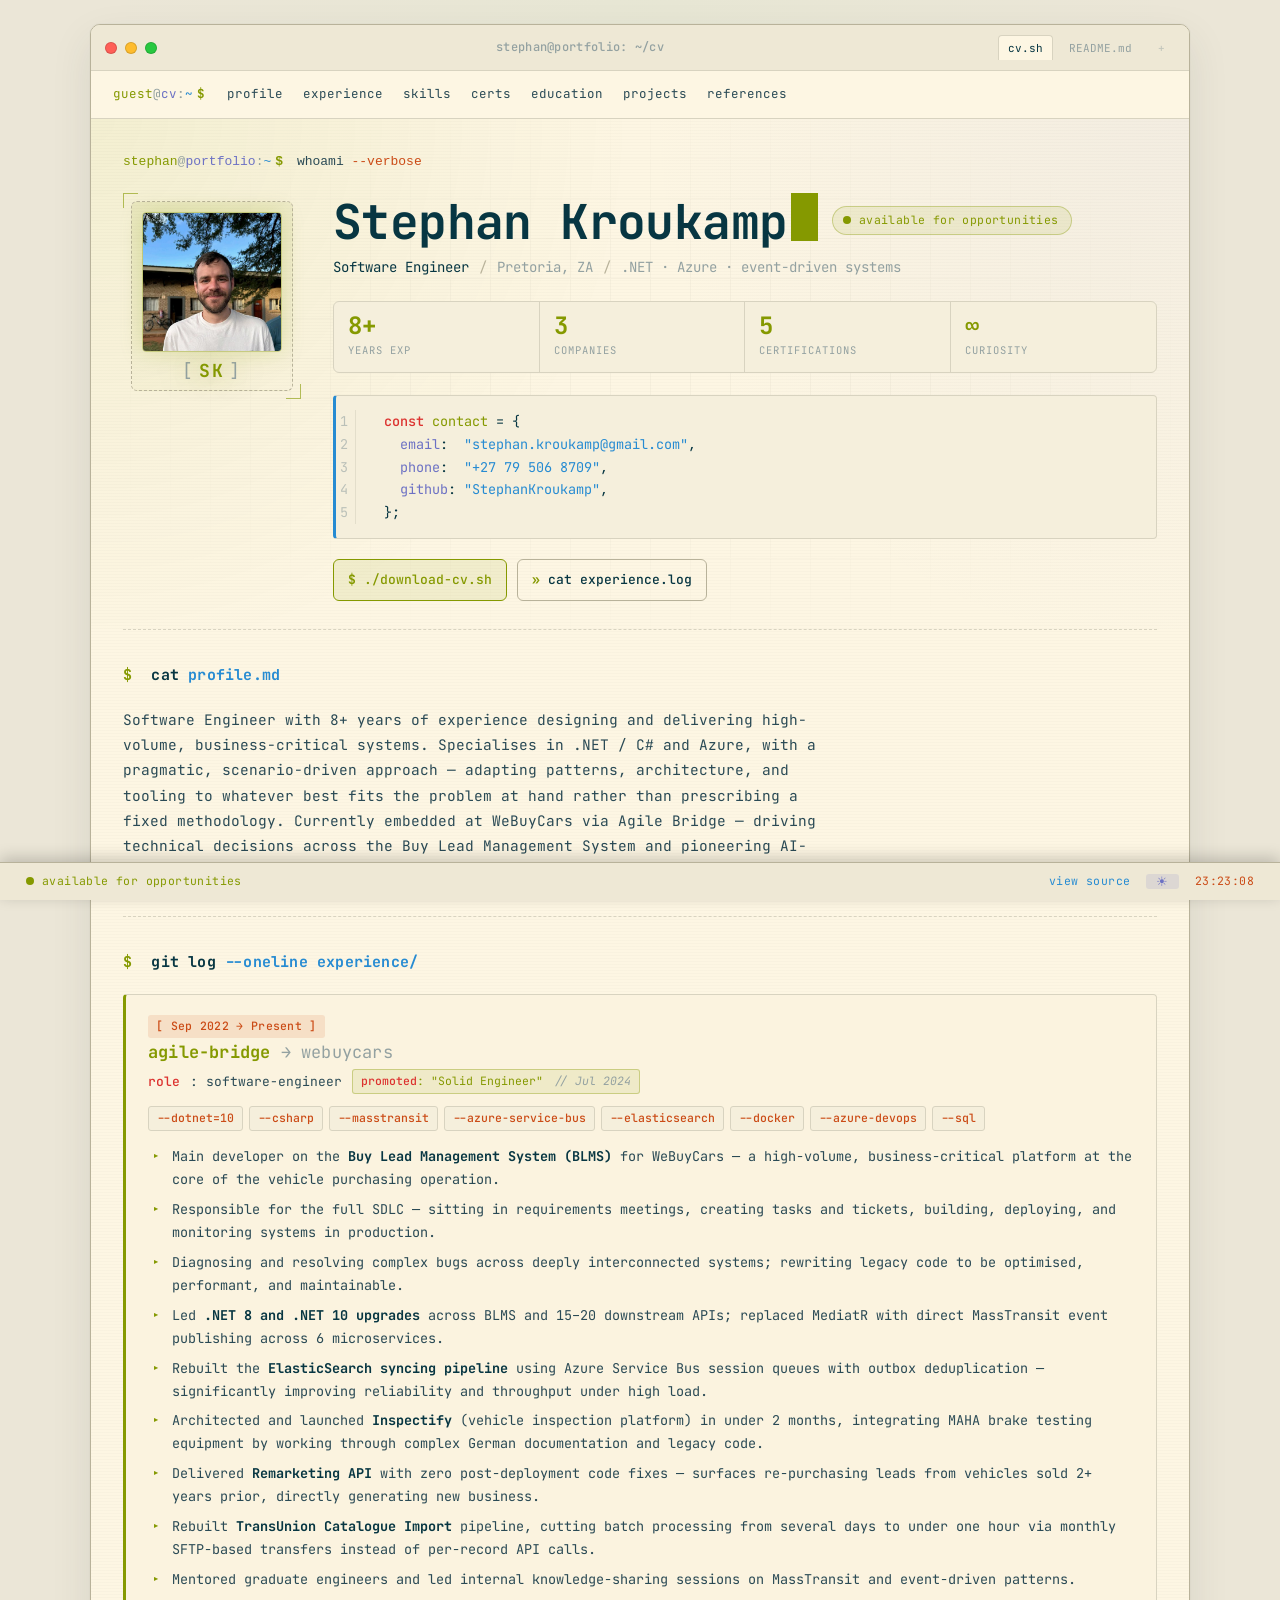
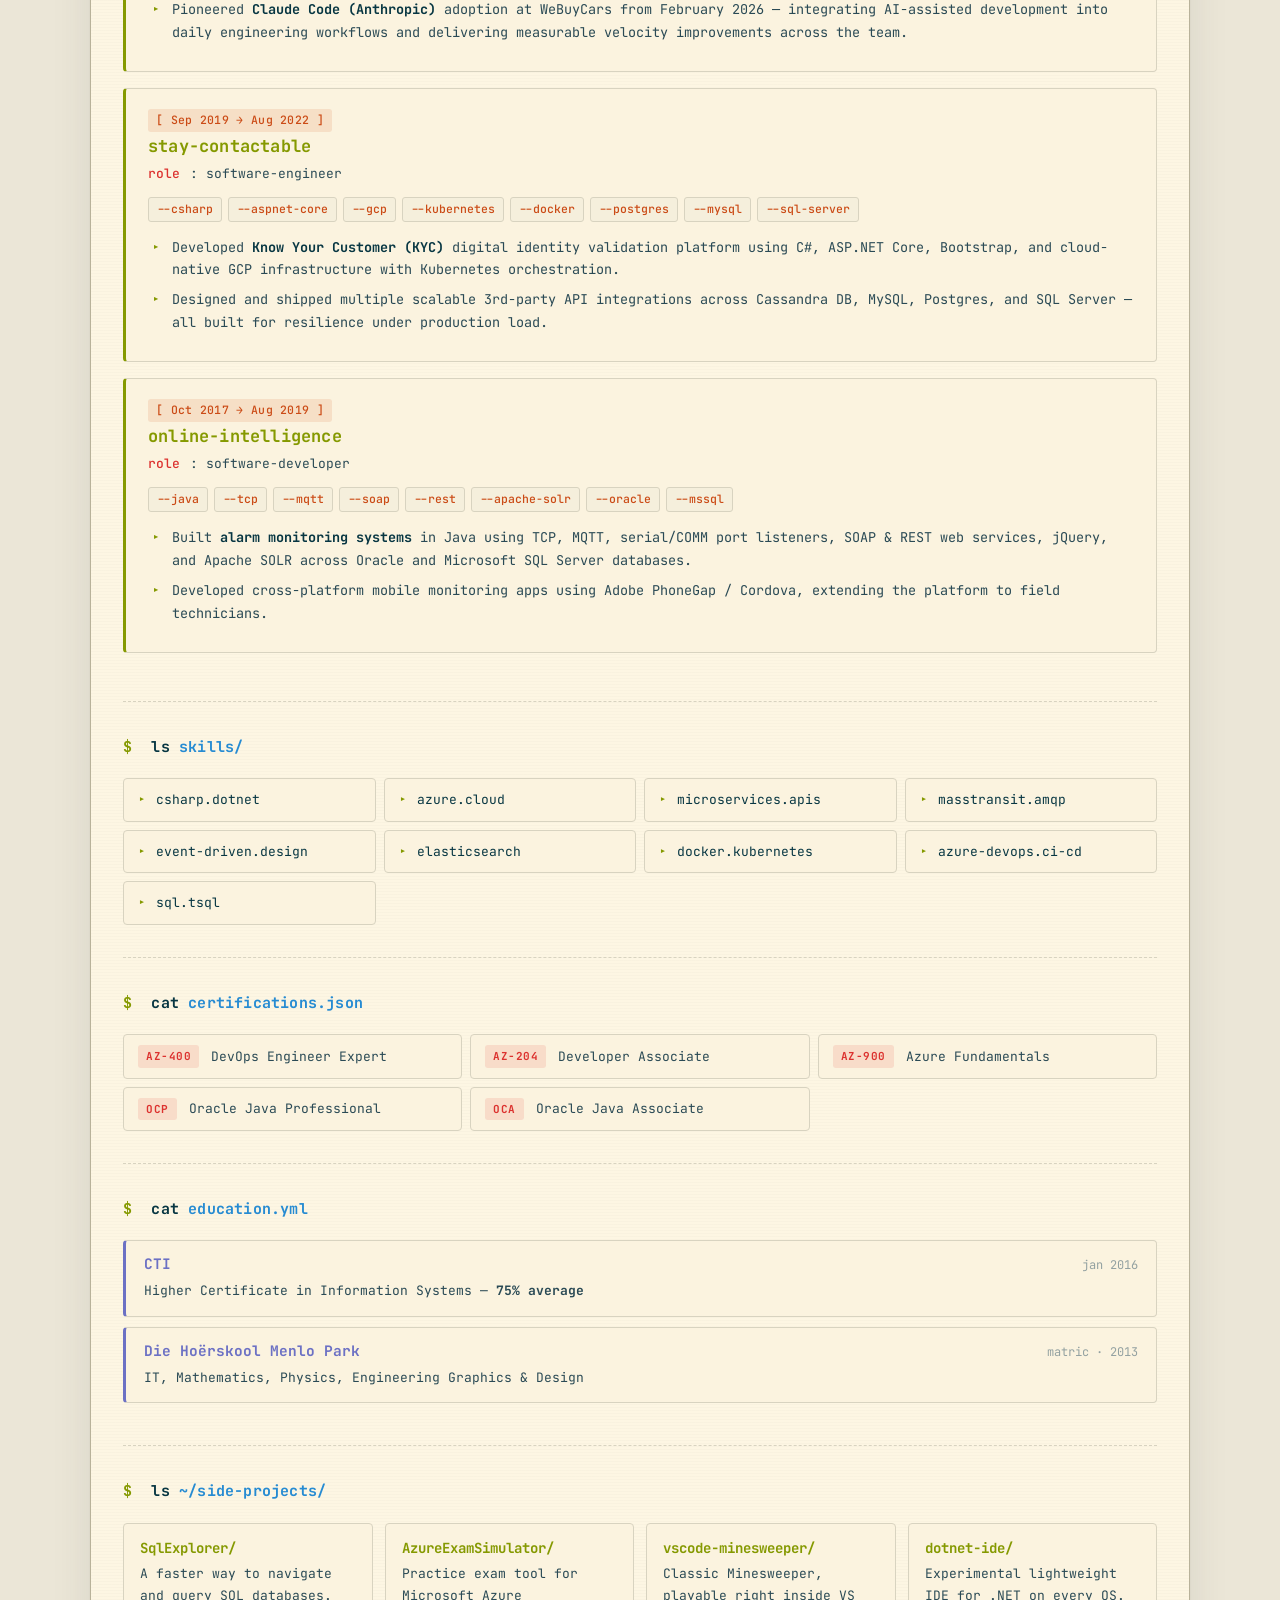
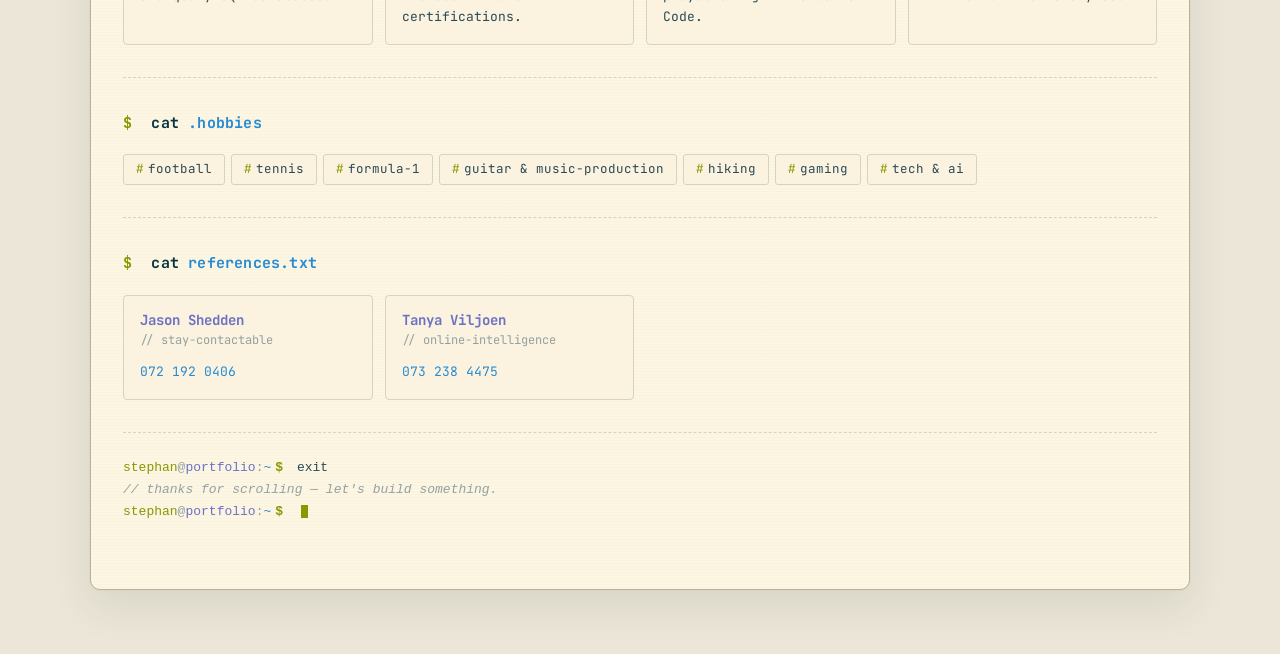
==== commit 19ca6fde: "Add profile photo inside avatar frame; keep [SK] label and green corner brackets" ====
--- a/index.html
+++ b/index.html
@@ -54,7 +54,10 @@
 
       <div class="hero-grid">
         <div class="avatar-wrap">
-          <div class="avatar" aria-label="Stephan Kroukamp"><span class="brackets">[</span>SK<span class="brackets">]</span></div>
+          <div class="avatar avatar-card">
+            <img class="avatar-photo" src="assets/me.jpg" alt="Stephan Kroukamp" width="160" height="160" loading="lazy" />
+            <div class="avatar-label" aria-hidden="true"><span class="brackets">[</span>SK<span class="brackets">]</span></div>
+          </div>
         </div>
 
         <div class="hero-text">
--- a/assets/styles.css
+++ b/assets/styles.css
@@ -293,6 +293,31 @@
   text-shadow: 0 0 24px color-mix(in srgb, var(--accent) 50%, transparent);
 }
 .avatar .brackets { color: var(--muted); margin: 0 4px; font-weight: 400; }
+
+/* Photo + [SK] label, stacked inside the green-bracket frame */
+.avatar-card {
+  flex-direction: column;
+  align-items: center;
+  gap: 10px;
+  padding: 10px;
+  font-size: 18px;          /* label size, photo has its own dimensions */
+}
+.avatar-photo {
+  display: block;
+  width: 140px;
+  height: 140px;
+  object-fit: cover;
+  border-radius: 4px;
+  border: 1px solid color-mix(in srgb, var(--accent) 40%, transparent);
+  box-shadow: 0 0 22px color-mix(in srgb, var(--accent) 22%, transparent);
+  filter: saturate(0.95);
+}
+.avatar-label {
+  letter-spacing: 2px;
+  color: var(--accent);
+  font-weight: 700;
+  line-height: 1;
+}
 
 .hero-text { min-width: 0; }
 
@@ -881,6 +906,8 @@
   .hero-grid { grid-template-columns: 1fr; gap: 16px; }
   .hero-name-row { gap: 10px; }
   .avatar { font-size: 22px; padding: 12px 16px; width: max-content; }
+  .avatar-card { padding: 8px; gap: 8px; font-size: 15px; }
+  .avatar-photo { width: 110px; height: 110px; }
   .stats { grid-template-columns: repeat(2, minmax(0, 1fr)); }
   .stats li:nth-child(2) { border-right: 0; }
   .stats li:nth-child(-n+2) { border-bottom: 1px solid var(--border); }
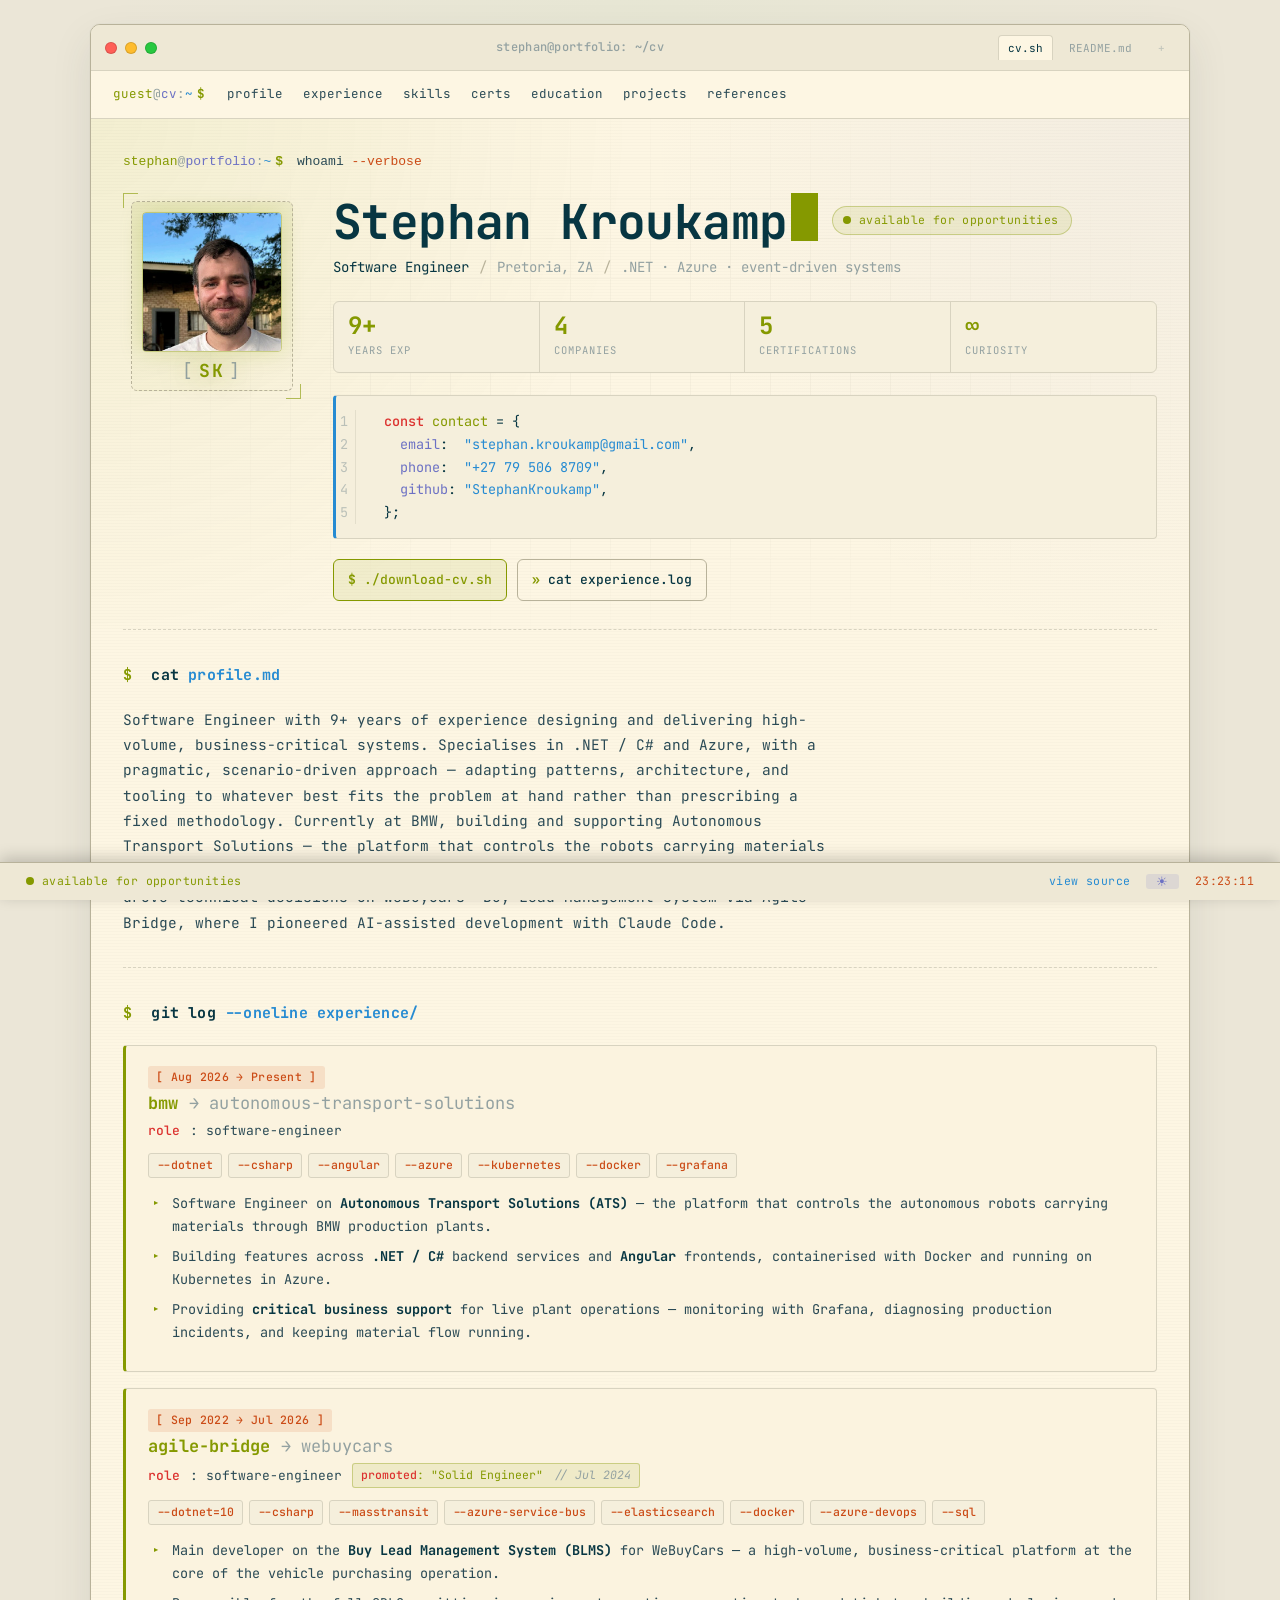
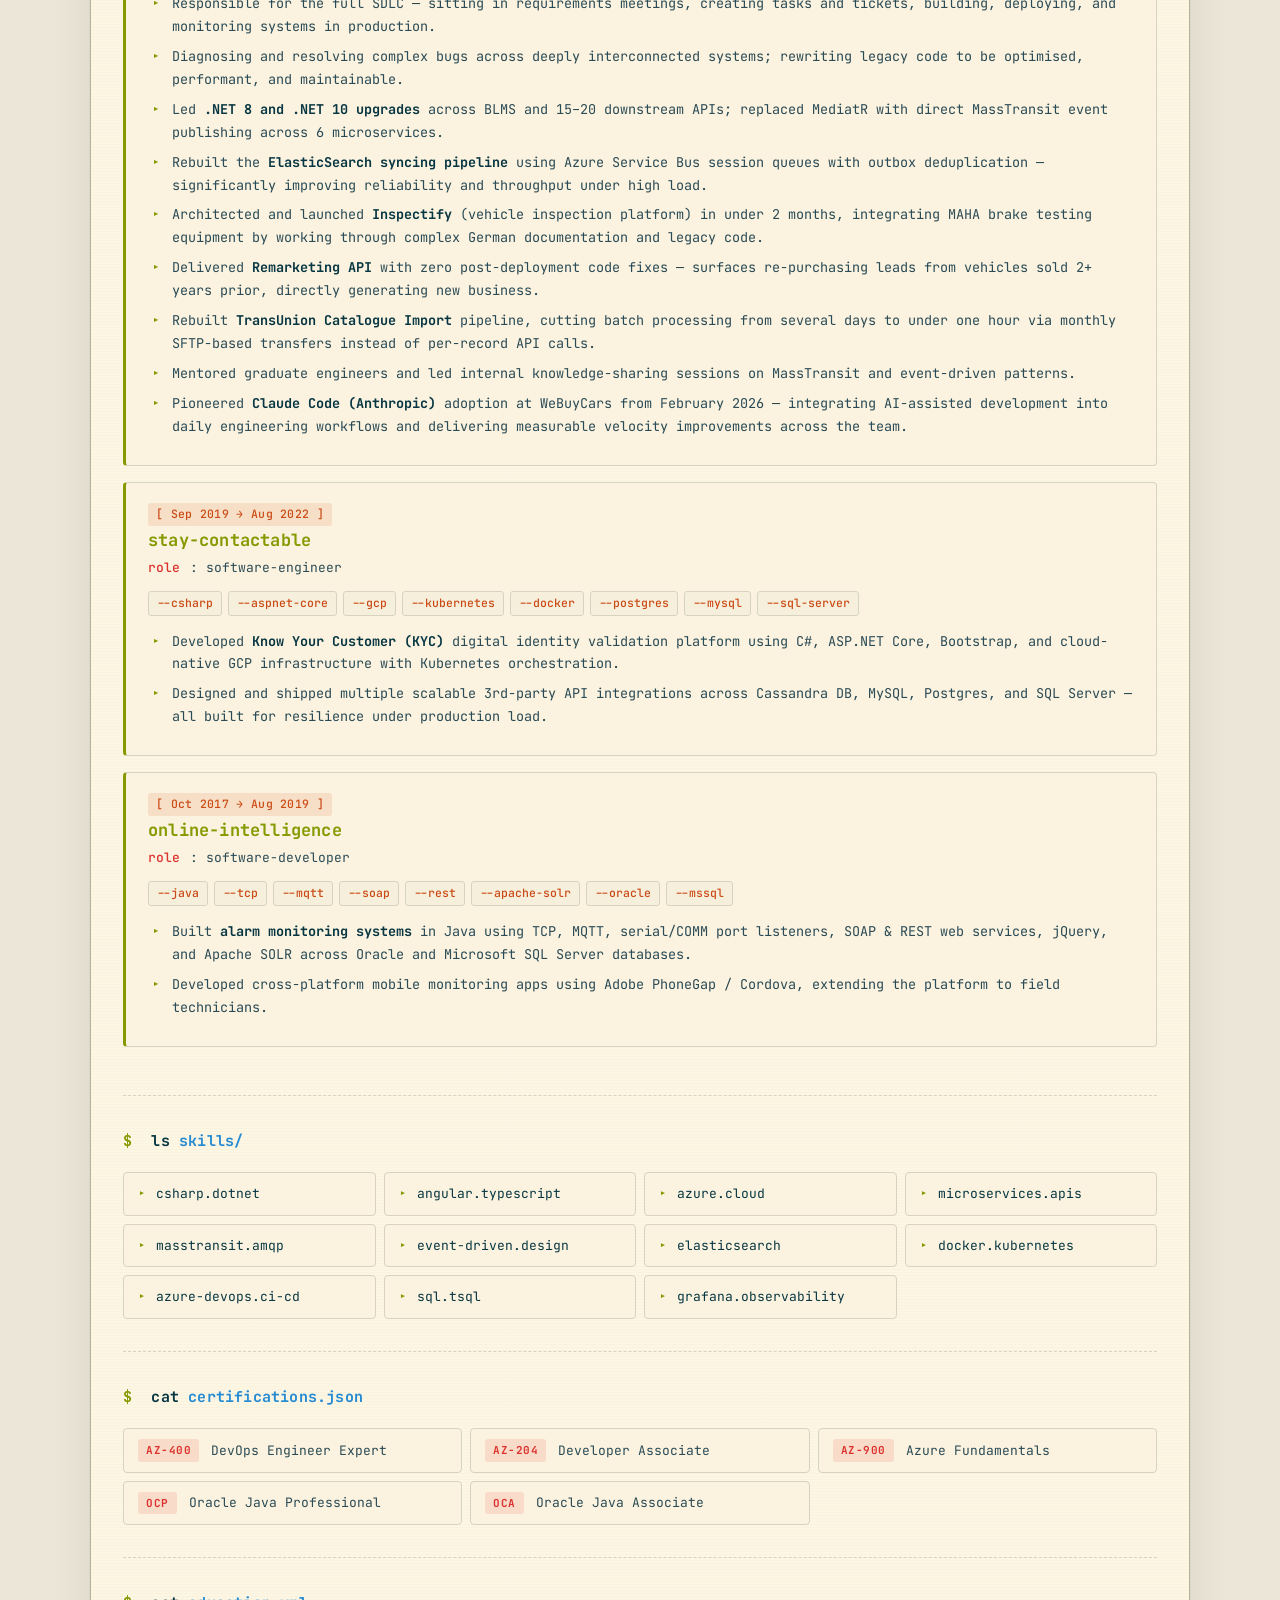
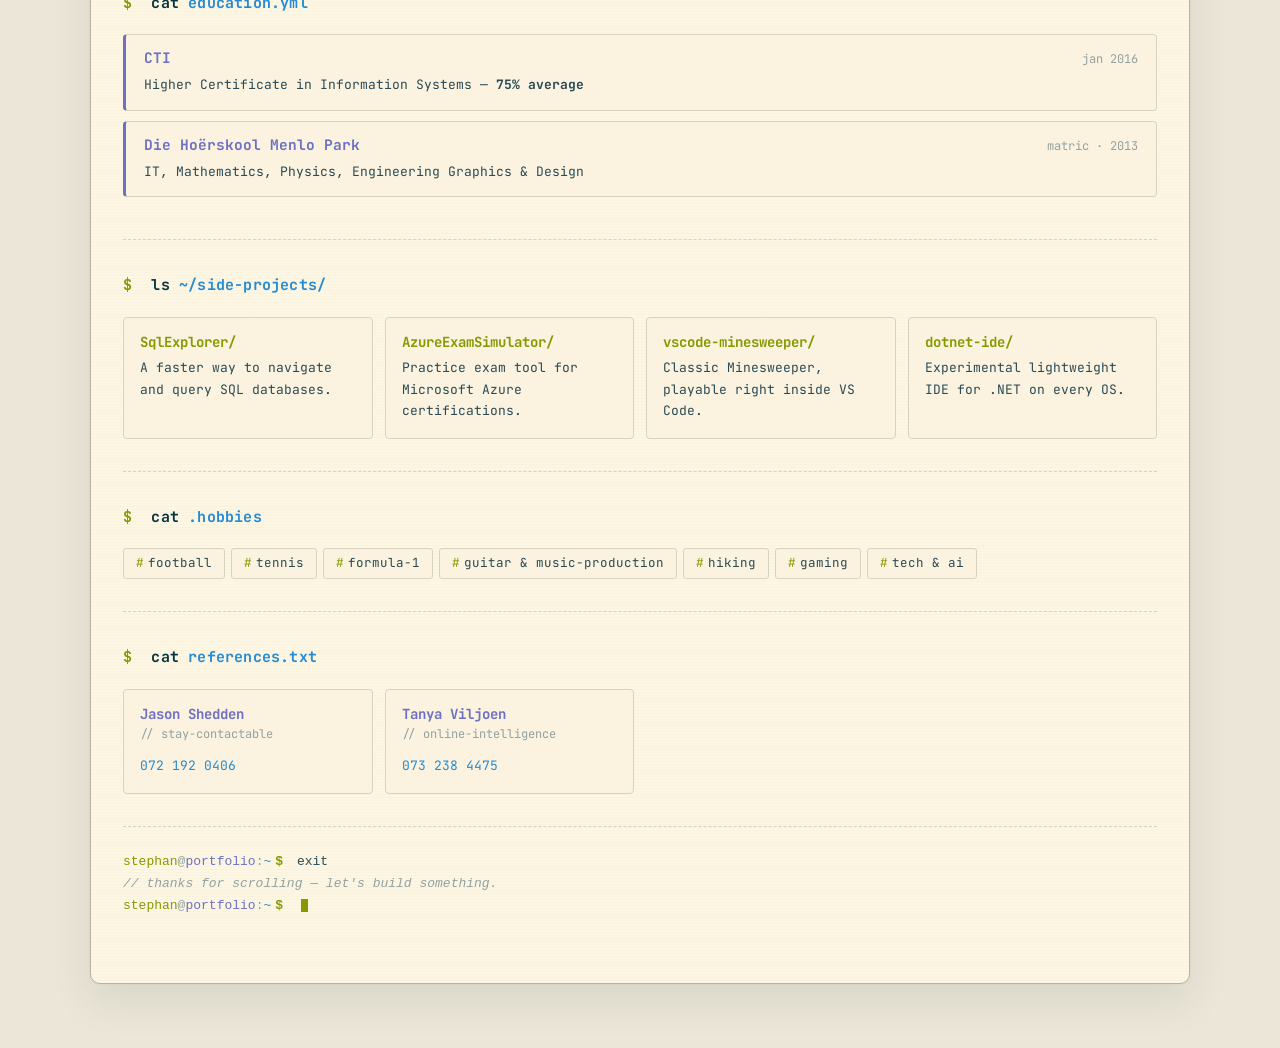
==== commit cd0d15b3: "Add BMW Autonomous Transport Solutions role (Aug 2026 – present) Close off WeBuyCars at Jul 2026, re" ====
--- a/index.html
+++ b/index.html
@@ -4,10 +4,10 @@
   <meta charset="utf-8" />
   <meta name="viewport" content="width=device-width, initial-scale=1" />
   <title>~/stephan-kroukamp.cv — Software Engineer</title>
-  <meta name="description" content="Stephan Kroukamp — Software Engineer with 8+ years building high-volume, business-critical .NET / C# / Azure systems. Currently at WeBuyCars via Agile Bridge." />
+  <meta name="description" content="Stephan Kroukamp — Software Engineer with 9+ years building high-volume, business-critical .NET / C# / Azure systems. Currently at BMW on Autonomous Transport Solutions." />
   <meta name="author" content="Stephan Kroukamp" />
   <meta property="og:title" content="Stephan Kroukamp — Software Engineer" />
-  <meta property="og:description" content="8+ years of .NET / C# / Azure. Embedded at WeBuyCars via Agile Bridge." />
+  <meta property="og:description" content="9+ years of .NET / C# / Azure. Software Engineer at BMW — Autonomous Transport Solutions." />
   <meta property="og:type" content="website" />
   <link rel="icon" type="image/svg+xml" href="assets/favicon.svg" />
   <link rel="preconnect" href="https://fonts.googleapis.com" />
@@ -78,8 +78,8 @@
           </p>
 
           <ul class="stats" aria-label="Quick stats">
-            <li><span class="stat-num">8+</span> <span class="stat-label">years exp</span></li>
-            <li><span class="stat-num">3</span> <span class="stat-label">companies</span></li>
+            <li><span class="stat-num">9+</span> <span class="stat-label">years exp</span></li>
+            <li><span class="stat-num">4</span> <span class="stat-label">companies</span></li>
             <li><span class="stat-num">5</span> <span class="stat-label">certifications</span></li>
             <li><span class="stat-num">∞</span> <span class="stat-label">curiosity</span></li>
           </ul>
@@ -107,12 +107,13 @@
       <section id="profile" class="section">
         <h2><span class="sigil">$</span> cat <span class="filename">profile.md</span></h2>
         <p class="lead">
-          Software Engineer with 8+ years of experience designing and delivering high-volume, business-critical
+          Software Engineer with 9+ years of experience designing and delivering high-volume, business-critical
           systems. Specialises in .NET / C# and Azure, with a pragmatic, scenario-driven approach — adapting
           patterns, architecture, and tooling to whatever best fits the problem at hand rather than prescribing a
-          fixed methodology. Currently embedded at WeBuyCars via Agile Bridge — driving technical decisions
-          across the Buy Lead Management System and pioneering AI-assisted development workflows using
-          Claude Code since February 2026.
+          fixed methodology. Currently at BMW, building and supporting Autonomous Transport Solutions — the
+          platform that controls the robots carrying materials through BMW plants — across .NET, Angular,
+          Azure, and Kubernetes. Previously drove technical decisions on WeBuyCars' Buy Lead Management System
+          via Agile Bridge, where I pioneered AI-assisted development with Claude Code.
         </p>
       </section>
 
@@ -122,7 +123,26 @@
         <article class="role">
           <header class="role-head">
             <div class="role-meta">
-              <span class="commit">[ Sep 2022 → Present ]</span>
+              <span class="commit">[ Aug 2026 → Present ]</span>
+              <h3>bmw <span class="muted">→ autonomous-transport-solutions</span></h3>
+              <p class="role-title"><span class="kw">role</span>: software-engineer</p>
+            </div>
+          </header>
+          <ul class="tag-row" aria-label="Tech stack">
+            <li>--dotnet</li><li>--csharp</li><li>--angular</li><li>--azure</li>
+            <li>--kubernetes</li><li>--docker</li><li>--grafana</li>
+          </ul>
+          <ul class="bullets">
+            <li>Software Engineer on <strong>Autonomous Transport Solutions (ATS)</strong> — the platform that controls the autonomous robots carrying materials through BMW production plants.</li>
+            <li>Building features across <strong>.NET / C#</strong> backend services and <strong>Angular</strong> frontends, containerised with Docker and running on Kubernetes in Azure.</li>
+            <li>Providing <strong>critical business support</strong> for live plant operations — monitoring with Grafana, diagnosing production incidents, and keeping material flow running.</li>
+          </ul>
+        </article>
+
+        <article class="role">
+          <header class="role-head">
+            <div class="role-meta">
+              <span class="commit">[ Sep 2022 → Jul 2026 ]</span>
               <h3>agile-bridge <span class="muted">→ webuycars</span></h3>
               <p class="role-title">
                 <span class="kw">role</span>: software-engineer
@@ -189,6 +209,7 @@
         <h2><span class="sigil">$</span> ls <span class="filename">skills/</span></h2>
         <ul class="skills-grid">
           <li><span class="bullet">▸</span> csharp.dotnet</li>
+          <li><span class="bullet">▸</span> angular.typescript</li>
           <li><span class="bullet">▸</span> azure.cloud</li>
           <li><span class="bullet">▸</span> microservices.apis</li>
           <li><span class="bullet">▸</span> masstransit.amqp</li>
@@ -197,6 +218,7 @@
           <li><span class="bullet">▸</span> docker.kubernetes</li>
           <li><span class="bullet">▸</span> azure-devops.ci-cd</li>
           <li><span class="bullet">▸</span> sql.tsql</li>
+          <li><span class="bullet">▸</span> grafana.observability</li>
         </ul>
       </section>
 
--- a/assets/styles.css
+++ b/assets/styles.css
@@ -902,9 +902,18 @@
   .titlebar { grid-template-columns: 70px 1fr 0; }
   .titlebar .tabs { display: none; }
   .title { font-size: 11px; text-align: right; }
-  .hero { padding: 24px 18px 22px; }
-  .hero-grid { grid-template-columns: 1fr; gap: 16px; }
-  .hero-name-row { gap: 10px; }
+  .hero { padding: 24px 18px 22px; text-align: center; }
+  .hero-grid { grid-template-columns: 1fr; gap: 16px; justify-items: center; }
+  .hero-text { width: 100%; }
+  .hero-name-row { gap: 10px; justify-content: center; }
+  .hero-title { justify-content: center; }
+  .hero-actions { justify-content: center; }
+  .code-block {
+    text-align: left;
+    display: inline-block;
+    max-width: 100%;
+  }
+  .avatar-wrap { display: block; width: max-content; margin: 0 auto; }
   .avatar { font-size: 22px; padding: 12px 16px; width: max-content; }
   .avatar-card { padding: 8px; gap: 8px; font-size: 15px; }
   .avatar-photo { width: 110px; height: 110px; }
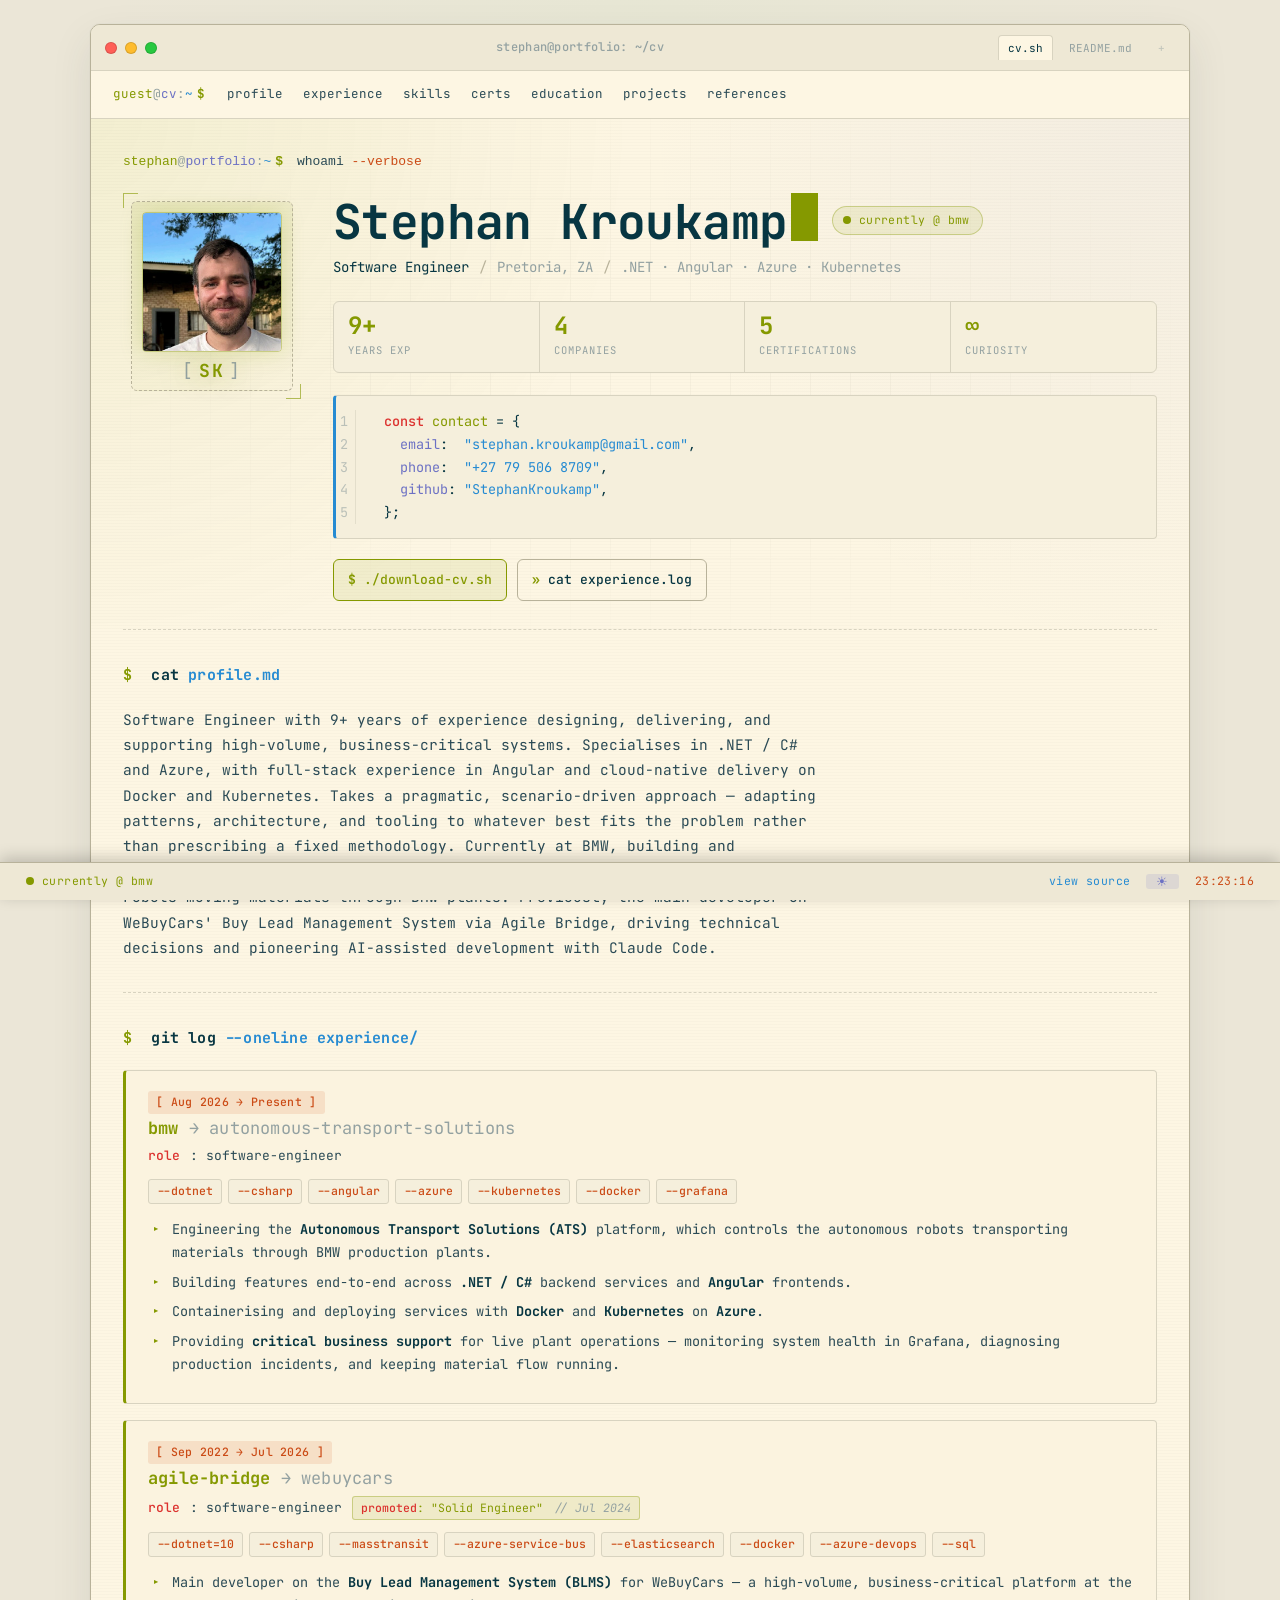
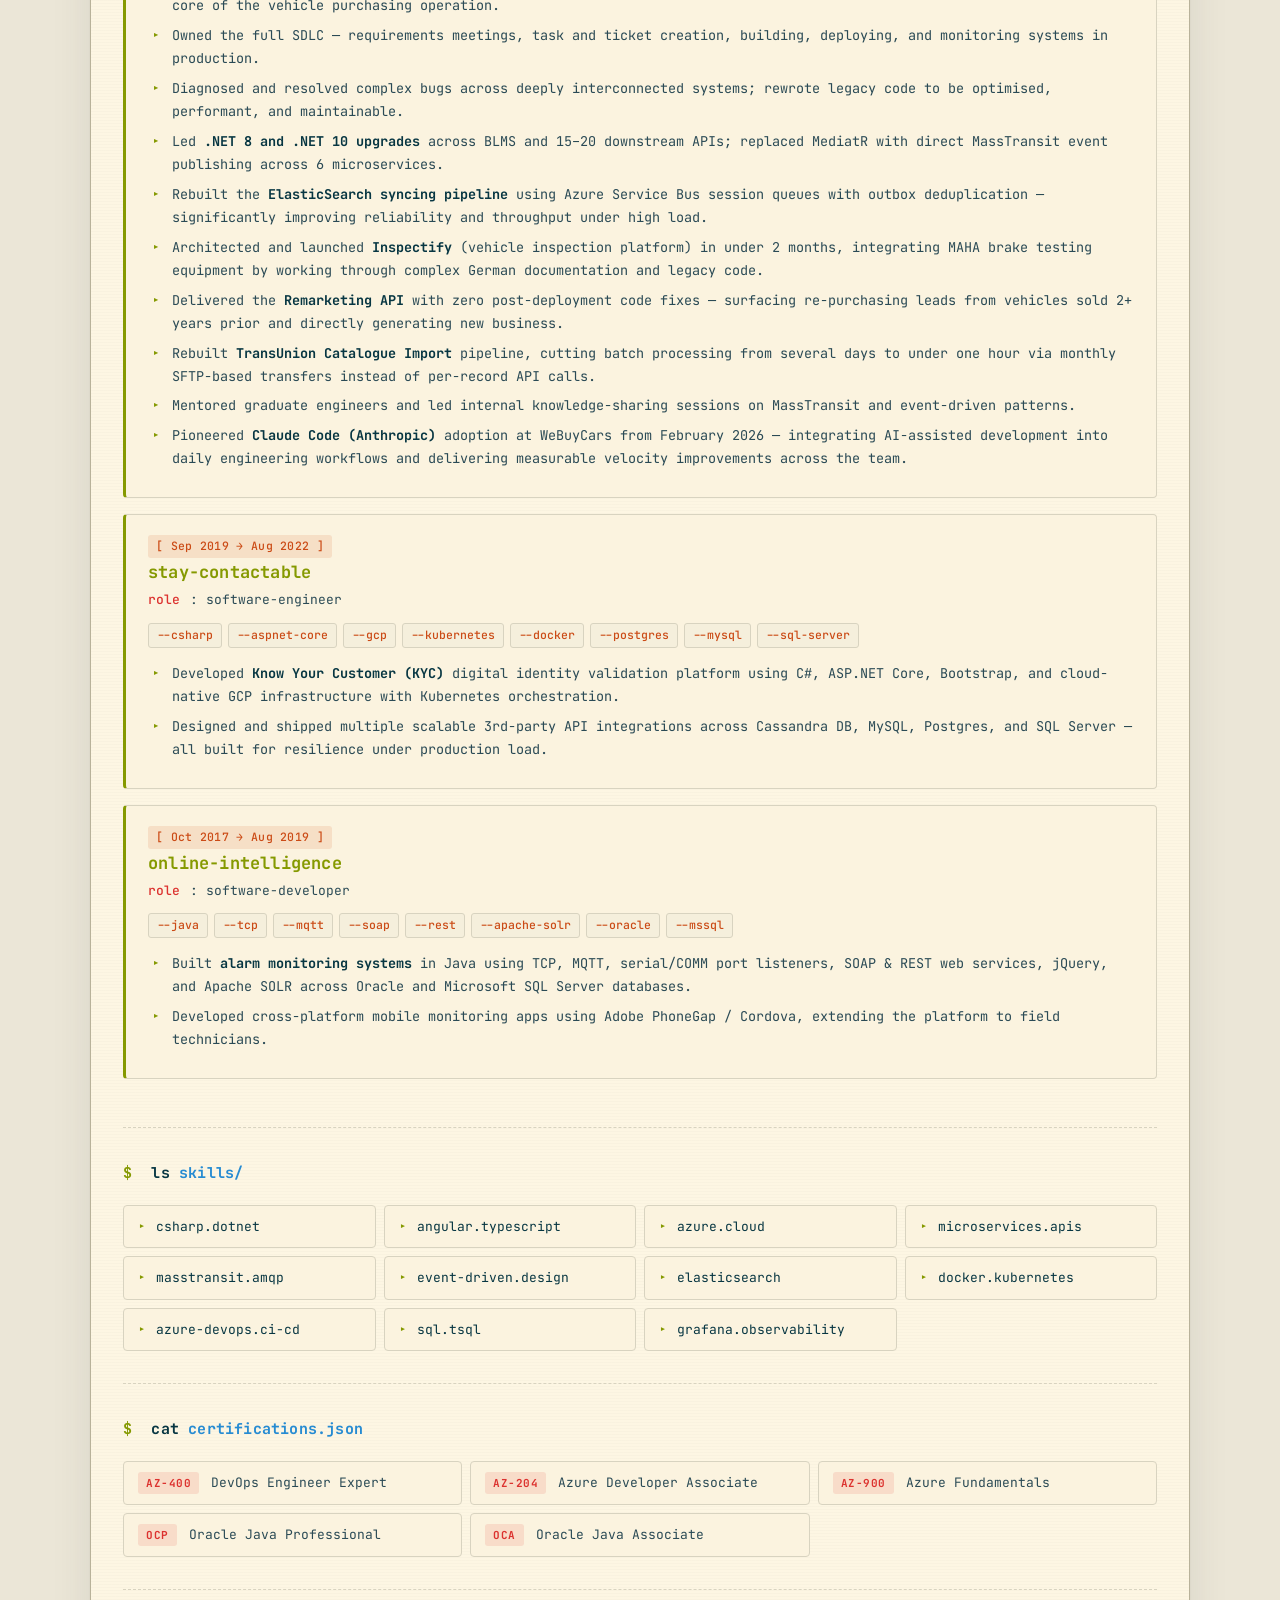
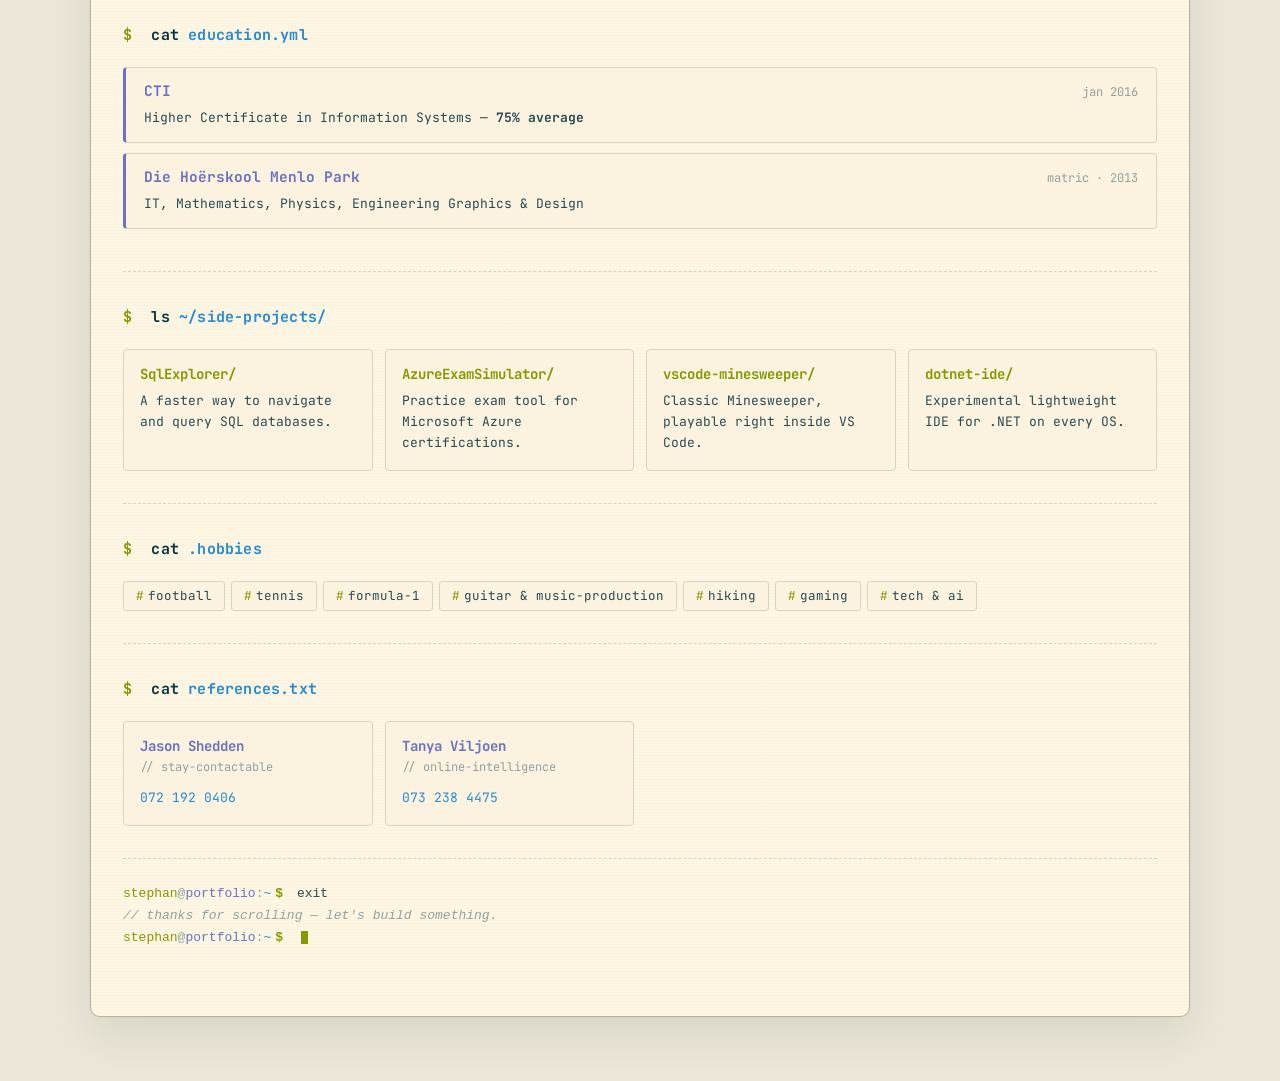
==== commit 5bec6fa2: "Refresh CV PDF with BMW role and align site content - Rebuild the downloadable CV (2 pages, A4) from" ====
--- a/index.html
+++ b/index.html
@@ -65,7 +65,7 @@
             <h1>Stephan Kroukamp<span class="cursor" aria-hidden="true"></span></h1>
             <span class="status-pill">
               <span class="status-dot" aria-hidden="true"></span>
-              available for opportunities
+              currently @ bmw
             </span>
           </div>
 
@@ -74,7 +74,7 @@
             <span class="hero-sep" aria-hidden="true">/</span>
             <span class="muted">Pretoria, ZA</span>
             <span class="hero-sep" aria-hidden="true">/</span>
-            <span class="muted">.NET · Azure · event-driven systems</span>
+            <span class="muted">.NET · Angular · Azure · Kubernetes</span>
           </p>
 
           <ul class="stats" aria-label="Quick stats">
@@ -91,7 +91,7 @@
 <span class="ln">5</span>  };</pre>
 
           <div class="hero-actions">
-            <a class="btn btn-primary" href="Stephan_Kroukamp_CV.pdf" download>
+            <a class="btn btn-primary" href="Stephan_Kroukamp_CV.pdf?v=2026-10" download="Stephan_Kroukamp_CV.pdf">
               <span class="sigil">$</span> ./download-cv.sh
             </a>
             <a class="btn btn-ghost" href="#experience">
@@ -107,13 +107,14 @@
       <section id="profile" class="section">
         <h2><span class="sigil">$</span> cat <span class="filename">profile.md</span></h2>
         <p class="lead">
-          Software Engineer with 9+ years of experience designing and delivering high-volume, business-critical
-          systems. Specialises in .NET / C# and Azure, with a pragmatic, scenario-driven approach — adapting
-          patterns, architecture, and tooling to whatever best fits the problem at hand rather than prescribing a
-          fixed methodology. Currently at BMW, building and supporting Autonomous Transport Solutions — the
-          platform that controls the robots carrying materials through BMW plants — across .NET, Angular,
-          Azure, and Kubernetes. Previously drove technical decisions on WeBuyCars' Buy Lead Management System
-          via Agile Bridge, where I pioneered AI-assisted development with Claude Code.
+          Software Engineer with 9+ years of experience designing, delivering, and supporting high-volume,
+          business-critical systems. Specialises in .NET / C# and Azure, with full-stack experience in Angular
+          and cloud-native delivery on Docker and Kubernetes. Takes a pragmatic, scenario-driven approach —
+          adapting patterns, architecture, and tooling to whatever best fits the problem rather than prescribing a
+          fixed methodology. Currently at BMW, building and supporting Autonomous Transport Solutions, the
+          platform that controls the robots moving materials through BMW plants. Previously the main developer
+          on WeBuyCars' Buy Lead Management System via Agile Bridge, driving technical decisions and pioneering
+          AI-assisted development with Claude Code.
         </p>
       </section>
 
@@ -133,9 +134,10 @@
             <li>--kubernetes</li><li>--docker</li><li>--grafana</li>
           </ul>
           <ul class="bullets">
-            <li>Software Engineer on <strong>Autonomous Transport Solutions (ATS)</strong> — the platform that controls the autonomous robots carrying materials through BMW production plants.</li>
-            <li>Building features across <strong>.NET / C#</strong> backend services and <strong>Angular</strong> frontends, containerised with Docker and running on Kubernetes in Azure.</li>
-            <li>Providing <strong>critical business support</strong> for live plant operations — monitoring with Grafana, diagnosing production incidents, and keeping material flow running.</li>
+            <li>Engineering the <strong>Autonomous Transport Solutions (ATS)</strong> platform, which controls the autonomous robots transporting materials through BMW production plants.</li>
+            <li>Building features end-to-end across <strong>.NET / C#</strong> backend services and <strong>Angular</strong> frontends.</li>
+            <li>Containerising and deploying services with <strong>Docker</strong> and <strong>Kubernetes</strong> on <strong>Azure</strong>.</li>
+            <li>Providing <strong>critical business support</strong> for live plant operations — monitoring system health in Grafana, diagnosing production incidents, and keeping material flow running.</li>
           </ul>
         </article>
 
@@ -156,12 +158,12 @@
           </ul>
           <ul class="bullets">
             <li>Main developer on the <strong>Buy Lead Management System (BLMS)</strong> for WeBuyCars — a high-volume, business-critical platform at the core of the vehicle purchasing operation.</li>
-            <li>Responsible for the full SDLC — sitting in requirements meetings, creating tasks and tickets, building, deploying, and monitoring systems in production.</li>
-            <li>Diagnosing and resolving complex bugs across deeply interconnected systems; rewriting legacy code to be optimised, performant, and maintainable.</li>
+            <li>Owned the full SDLC — requirements meetings, task and ticket creation, building, deploying, and monitoring systems in production.</li>
+            <li>Diagnosed and resolved complex bugs across deeply interconnected systems; rewrote legacy code to be optimised, performant, and maintainable.</li>
             <li>Led <strong>.NET 8 and .NET 10 upgrades</strong> across BLMS and 15–20 downstream APIs; replaced MediatR with direct MassTransit event publishing across 6 microservices.</li>
             <li>Rebuilt the <strong>ElasticSearch syncing pipeline</strong> using Azure Service Bus session queues with outbox deduplication — significantly improving reliability and throughput under high load.</li>
             <li>Architected and launched <strong>Inspectify</strong> (vehicle inspection platform) in under 2 months, integrating MAHA brake testing equipment by working through complex German documentation and legacy code.</li>
-            <li>Delivered <strong>Remarketing API</strong> with zero post-deployment code fixes — surfaces re-purchasing leads from vehicles sold 2+ years prior, directly generating new business.</li>
+            <li>Delivered the <strong>Remarketing API</strong> with zero post-deployment code fixes — surfacing re-purchasing leads from vehicles sold 2+ years prior and directly generating new business.</li>
             <li>Rebuilt <strong>TransUnion Catalogue Import</strong> pipeline, cutting batch processing from several days to under one hour via monthly SFTP-based transfers instead of per-record API calls.</li>
             <li>Mentored graduate engineers and led internal knowledge-sharing sessions on MassTransit and event-driven patterns.</li>
             <li>Pioneered <strong>Claude Code (Anthropic)</strong> adoption at WeBuyCars from February 2026 — integrating AI-assisted development into daily engineering workflows and delivering measurable velocity improvements across the team.</li>
@@ -235,7 +237,7 @@
           <li>
             <a class="cert-link" href="https://learn.microsoft.com/en-us/users/stephankroukamp-9397/credentials/4bd8d421b57ac3ff?ref=https%3A%2F%2Fwww.credly.com%2F" target="_blank" rel="noopener">
               <span class="cert-code">AZ-204</span>
-              <span class="cert-name">Developer Associate</span>
+              <span class="cert-name">Azure Developer Associate</span>
               <span class="cert-ext" aria-hidden="true">↗</span>
             </a>
           </li>
@@ -348,7 +350,7 @@
     <div class="sb-left">
       <span class="sb-chip availability">
         <span class="status-dot" aria-hidden="true"></span>
-        available for opportunities
+        currently @ bmw
       </span>
     </div>
     <div class="sb-right">
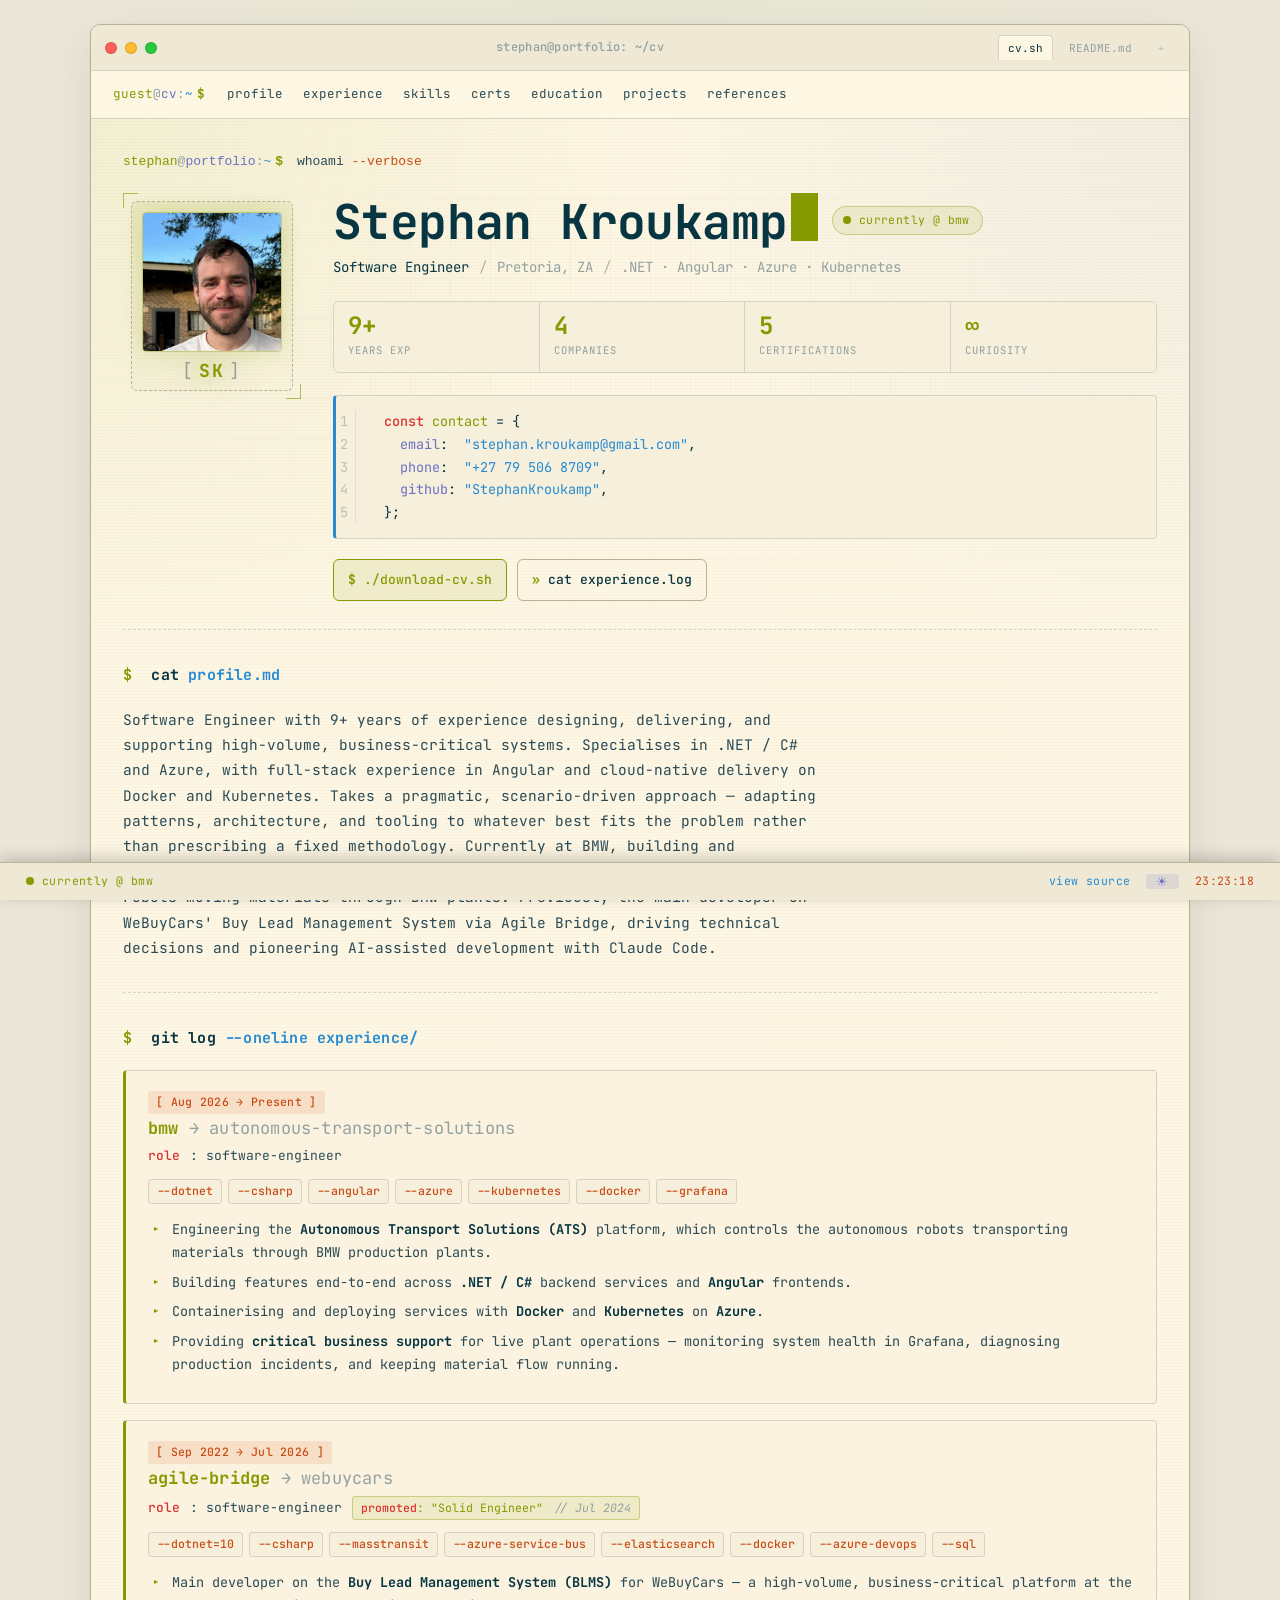
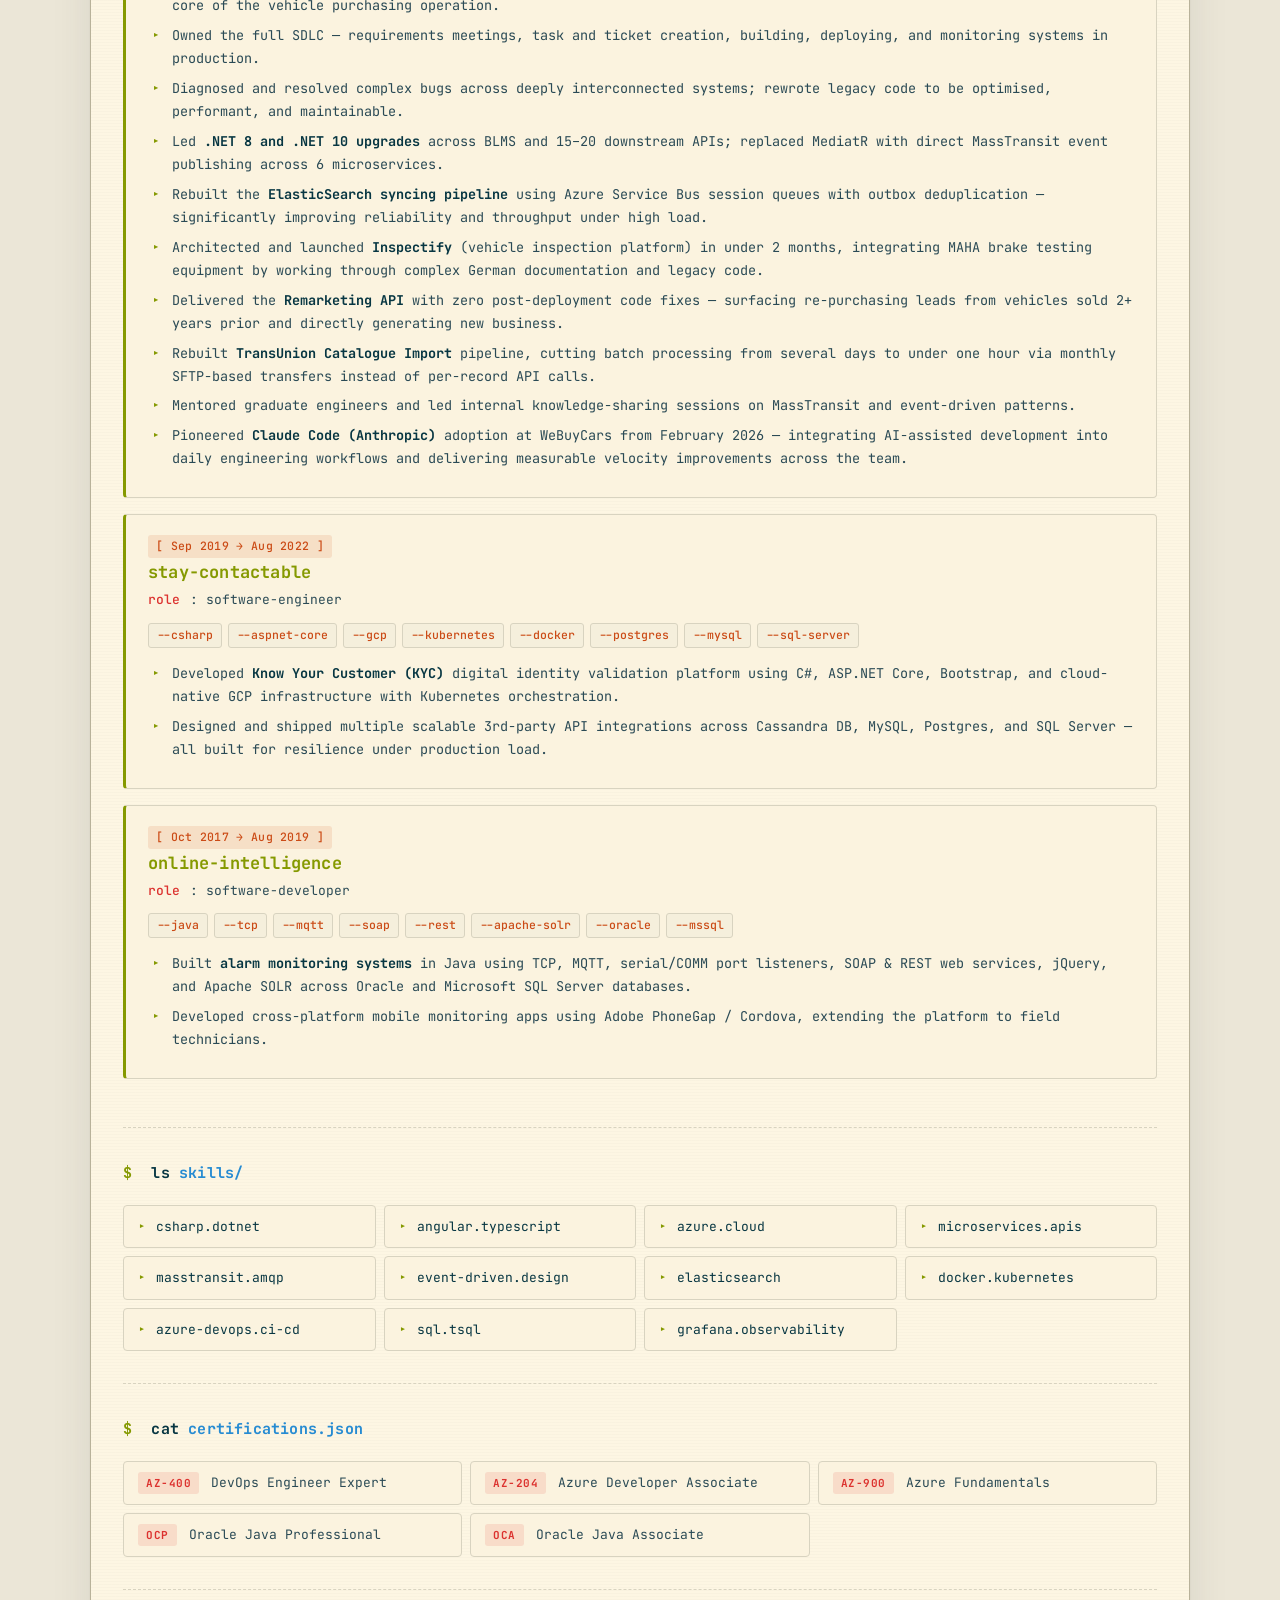
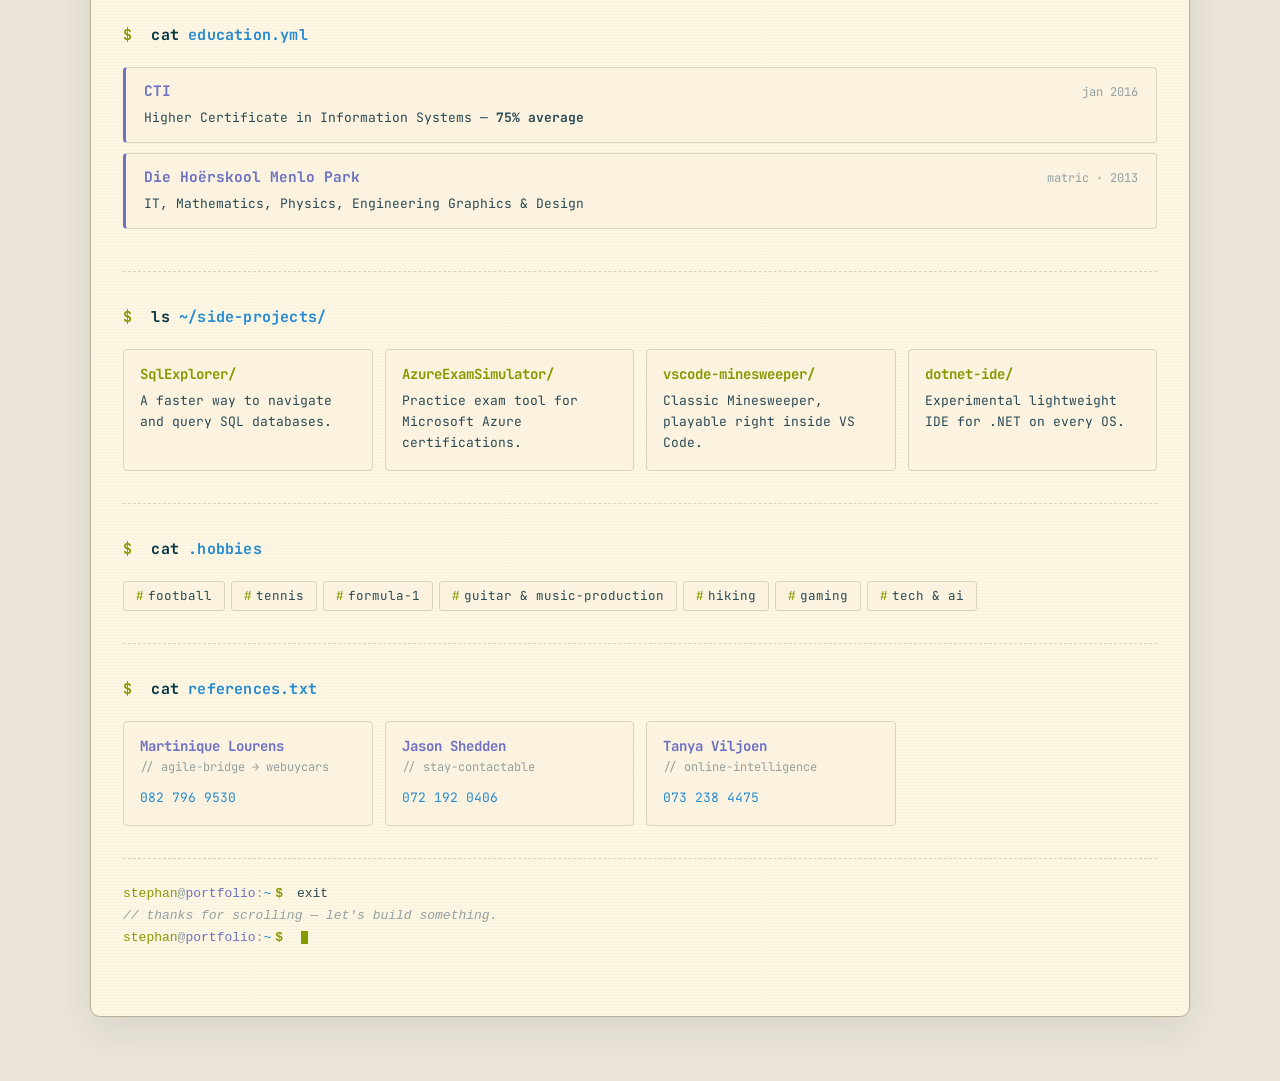
==== commit f207e881: "Add Martinique Lourens (Agile Bridge / WeBuyCars) as a reference Added to the site references and th" ====
--- a/index.html
+++ b/index.html
@@ -91,7 +91,7 @@
 <span class="ln">5</span>  };</pre>
 
           <div class="hero-actions">
-            <a class="btn btn-primary" href="Stephan_Kroukamp_CV.pdf?v=2026-10" download="Stephan_Kroukamp_CV.pdf">
+            <a class="btn btn-primary" href="Stephan_Kroukamp_CV.pdf?v=2026-10b" download="Stephan_Kroukamp_CV.pdf">
               <span class="sigil">$</span> ./download-cv.sh
             </a>
             <a class="btn btn-ghost" href="#experience">
@@ -321,6 +321,11 @@
       <section id="references" class="section">
         <h2><span class="sigil">$</span> cat <span class="filename">references.txt</span></h2>
         <ul class="ref-list">
+          <li>
+            <h3>Martinique Lourens</h3>
+            <p class="muted">// agile-bridge → webuycars</p>
+            <a href="tel:+27827969530">082 796 9530</a>
+          </li>
           <li>
             <h3>Jason Shedden</h3>
             <p class="muted">// stay-contactable</p>
